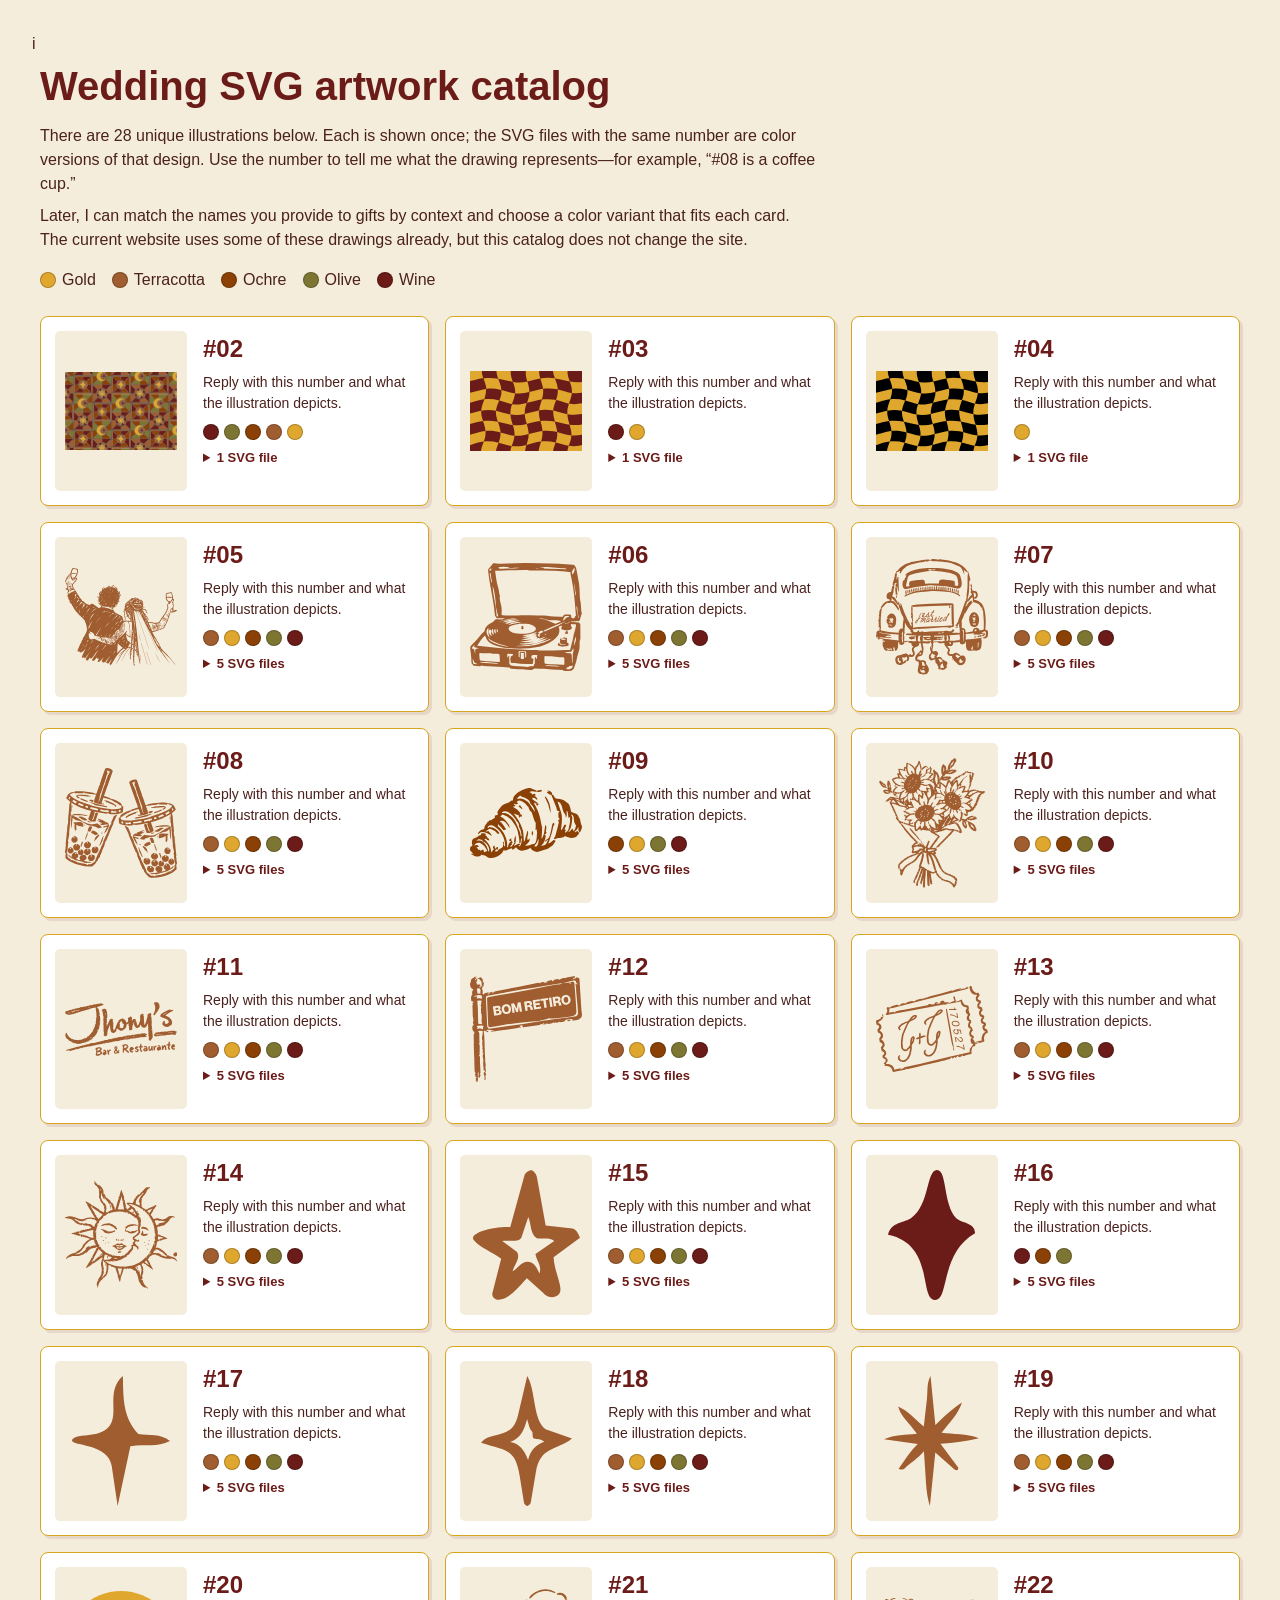
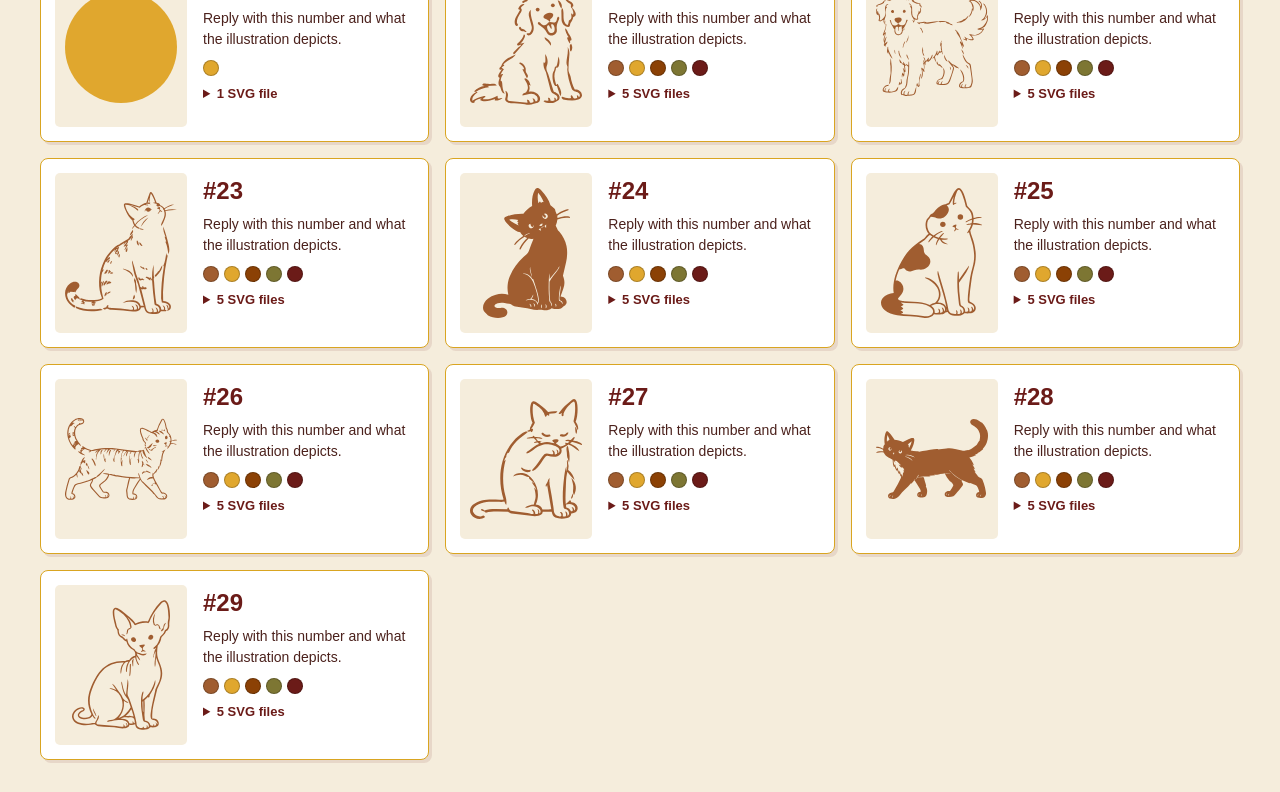
==== gift-icon-catalog.html @ 31c904d4 "added list and icon catalog" ====
i <!doctype html>
<html lang="en">
<head>
<meta charset="utf-8">
<meta name="viewport" content="width=device-width, initial-scale=1">
<title>Wedding SVG Artwork Catalog</title>
<style>
:root { color-scheme: light; --wine: #6b1b18; --brown: #4b211c; --cream: #f5eddc; --gold: #d9a521; }
* { box-sizing: border-box; }
body { margin: 0; padding: 32px; background: var(--cream); color: var(--brown); font: 16px/1.5 Arial, Helvetica, sans-serif; }
header { max-width: 1200px; margin: 0 auto 24px; }
h1 { margin: 0 0 8px; color: var(--wine); font-size: clamp(1.7rem, 4vw, 2.5rem); }
header p { max-width: 780px; margin: 8px 0; }
.legend { display: flex; flex-wrap: wrap; gap: 8px 16px; margin-top: 16px; }
.legend span { display: inline-flex; align-items: center; gap: 6px; }
.swatch { display: inline-block; width: 16px; height: 16px; border: 1px solid rgba(0,0,0,.24); border-radius: 50%; background: var(--swatch); vertical-align: middle; }
.grid { display: grid; grid-template-columns: repeat(auto-fill, minmax(300px, 1fr)); gap: 16px; max-width: 1200px; margin: 0 auto; }
.card { display: grid; grid-template-columns: 132px minmax(0,1fr); gap: 16px; min-height: 190px; padding: 14px; border: 1px solid var(--gold); border-radius: 8px; background: #fff; box-shadow: 3px 3px 0 rgba(107,27,24,.1); }
.art { display: grid; place-items: center; min-height: 150px; padding: 10px; border-radius: 5px; background: var(--cream); }
.art img { display: block; width: 100%; height: 130px; object-fit: contain; }
.card-info h2 { margin: 0; color: var(--wine); font-size: 24px; }
.card-info p { margin: 5px 0 10px; font-size: 14px; }
.swatches { display: flex; gap: 5px; margin: 8px 0; }
details { margin-top: 8px; font-size: 13px; }
summary { color: var(--wine); cursor: pointer; font-weight: 700; }
ul { margin: 8px 0 0; padding-left: 18px; }
li { margin: 5px 0; overflow-wrap: anywhere; }
li span { display: block; color: #5c514a; font-size: 12px; }
a { color: var(--wine); }
@media (max-width: 480px) { body { padding: 18px 12px; } .grid { grid-template-columns: 1fr; } .card { grid-template-columns: 110px minmax(0,1fr); gap: 12px; padding: 10px; } }
</style>
</head>
<body>
<header>
<h1>Wedding SVG artwork catalog</h1>
<p>There are 28 unique illustrations below. Each is shown once; the SVG files with the same number are color versions of that design. Use the number to tell me what the drawing represents—for example, “#08 is a coffee cup.”</p>
<p>Later, I can match the names you provide to gifts by context and choose a color variant that fits each card. The current website uses some of these drawings already, but this catalog does not change the site.</p>
<div class="legend"><span><i class="swatch" style="--swatch:#e0a72e"></i>Gold</span><span><i class="swatch" style="--swatch:#a05d30"></i>Terracotta</span><span><i class="swatch" style="--swatch:#8b4105"></i>Ochre</span><span><i class="swatch" style="--swatch:#7d7633"></i>Olive</span><span><i class="swatch" style="--swatch:#6b1b18"></i>Wine</span></div>
</header>
<main class="grid">
        <article class="card">
            <div class="art" aria-label="Artwork #02"><img src="img/SVG/Prancheta%202.svg" alt="Wedding illustration #02" loading="lazy"></div>
            <div class="card-info">
                <h2>#02</h2>
                <p>Reply with this number and what the illustration depicts.</p>
                <div class="swatches" aria-label="Colors used in artwork"><span class="swatch" title="wine (#6b1b18)" style="--swatch:#6b1b18"></span><span class="swatch" title="olive (#7d7633)" style="--swatch:#7d7633"></span><span class="swatch" title="ochre (#8b4105)" style="--swatch:#8b4105"></span><span class="swatch" title="terracotta (#a05d30)" style="--swatch:#a05d30"></span><span class="swatch" title="gold (#e0a72e)" style="--swatch:#e0a72e"></span></div>
                <details><summary>1 SVG file</summary><ul><li><a href="img/SVG/Prancheta%202.svg" target="_blank" rel="noopener">Prancheta 2.svg</a><span>wine #6b1b18, olive #7d7633, ochre #8b4105, terracotta #a05d30, gold #e0a72e</span></li></ul></details>
            </div>
        </article>
        <article class="card">
            <div class="art" aria-label="Artwork #03"><img src="img/SVG/Prancheta%203.svg" alt="Wedding illustration #03" loading="lazy"></div>
            <div class="card-info">
                <h2>#03</h2>
                <p>Reply with this number and what the illustration depicts.</p>
                <div class="swatches" aria-label="Colors used in artwork"><span class="swatch" title="wine (#6b1b18)" style="--swatch:#6b1b18"></span><span class="swatch" title="gold (#e0a72e)" style="--swatch:#e0a72e"></span></div>
                <details><summary>1 SVG file</summary><ul><li><a href="img/SVG/Prancheta%203.svg" target="_blank" rel="noopener">Prancheta 3.svg</a><span>wine #6b1b18, gold #e0a72e</span></li></ul></details>
            </div>
        </article>
        <article class="card">
            <div class="art" aria-label="Artwork #04"><img src="img/SVG/Prancheta%204.svg" alt="Wedding illustration #04" loading="lazy"></div>
            <div class="card-info">
                <h2>#04</h2>
                <p>Reply with this number and what the illustration depicts.</p>
                <div class="swatches" aria-label="Colors used in artwork"><span class="swatch" title="gold (#e0a72e)" style="--swatch:#e0a72e"></span></div>
                <details><summary>1 SVG file</summary><ul><li><a href="img/SVG/Prancheta%204.svg" target="_blank" rel="noopener">Prancheta 4.svg</a><span>gold #e0a72e</span></li></ul></details>
            </div>
        </article>
        <article class="card">
            <div class="art" aria-label="Artwork #05"><img src="img/SVG/Prancheta%205%20co%CC%81pia.svg" alt="Wedding illustration #05" loading="lazy"></div>
            <div class="card-info">
                <h2>#05</h2>
                <p>Reply with this number and what the illustration depicts.</p>
                <div class="swatches" aria-label="Colors used in artwork"><span class="swatch" title="terracotta (#a05d30)" style="--swatch:#a05d30"></span><span class="swatch" title="gold (#e0a72e)" style="--swatch:#e0a72e"></span><span class="swatch" title="ochre (#8b4105)" style="--swatch:#8b4105"></span><span class="swatch" title="olive (#7d7633)" style="--swatch:#7d7633"></span><span class="swatch" title="wine (#6b1b18)" style="--swatch:#6b1b18"></span></div>
                <details><summary>5 SVG files</summary><ul><li><a href="img/SVG/Prancheta%205%20co%CC%81pia.svg" target="_blank" rel="noopener">Prancheta 5 cópia.svg</a><span>terracotta #a05d30</span></li><li><a href="img/SVG/Prancheta%205.svg" target="_blank" rel="noopener">Prancheta 5.svg</a><span>gold #e0a72e</span></li><li><a href="img/SVG/Prancheta%205%20co%CC%81pia%202.svg" target="_blank" rel="noopener">Prancheta 5 cópia 2.svg</a><span>ochre #8b4105</span></li><li><a href="img/SVG/Prancheta%205%20co%CC%81pia%203.svg" target="_blank" rel="noopener">Prancheta 5 cópia 3.svg</a><span>olive #7d7633</span></li><li><a href="img/SVG/Prancheta%205%20co%CC%81pia%204.svg" target="_blank" rel="noopener">Prancheta 5 cópia 4.svg</a><span>wine #6b1b18</span></li></ul></details>
            </div>
        </article>
        <article class="card">
            <div class="art" aria-label="Artwork #06"><img src="img/SVG/Prancheta%206%20co%CC%81pia.svg" alt="Wedding illustration #06" loading="lazy"></div>
            <div class="card-info">
                <h2>#06</h2>
                <p>Reply with this number and what the illustration depicts.</p>
                <div class="swatches" aria-label="Colors used in artwork"><span class="swatch" title="terracotta (#a05d30)" style="--swatch:#a05d30"></span><span class="swatch" title="gold (#e0a72e)" style="--swatch:#e0a72e"></span><span class="swatch" title="ochre (#8b4105)" style="--swatch:#8b4105"></span><span class="swatch" title="olive (#7d7633)" style="--swatch:#7d7633"></span><span class="swatch" title="wine (#6b1b18)" style="--swatch:#6b1b18"></span></div>
                <details><summary>5 SVG files</summary><ul><li><a href="img/SVG/Prancheta%206%20co%CC%81pia.svg" target="_blank" rel="noopener">Prancheta 6 cópia.svg</a><span>terracotta #a05d30</span></li><li><a href="img/SVG/Prancheta%206.svg" target="_blank" rel="noopener">Prancheta 6.svg</a><span>gold #e0a72e</span></li><li><a href="img/SVG/Prancheta%206%20co%CC%81pia%202.svg" target="_blank" rel="noopener">Prancheta 6 cópia 2.svg</a><span>ochre #8b4105</span></li><li><a href="img/SVG/Prancheta%206%20co%CC%81pia%203.svg" target="_blank" rel="noopener">Prancheta 6 cópia 3.svg</a><span>olive #7d7633</span></li><li><a href="img/SVG/Prancheta%206%20co%CC%81pia%204.svg" target="_blank" rel="noopener">Prancheta 6 cópia 4.svg</a><span>wine #6b1b18</span></li></ul></details>
            </div>
        </article>
        <article class="card">
            <div class="art" aria-label="Artwork #07"><img src="img/SVG/Prancheta%207%20co%CC%81pia.svg" alt="Wedding illustration #07" loading="lazy"></div>
            <div class="card-info">
                <h2>#07</h2>
                <p>Reply with this number and what the illustration depicts.</p>
                <div class="swatches" aria-label="Colors used in artwork"><span class="swatch" title="terracotta (#a05d30)" style="--swatch:#a05d30"></span><span class="swatch" title="gold (#e0a72e)" style="--swatch:#e0a72e"></span><span class="swatch" title="ochre (#8b4105)" style="--swatch:#8b4105"></span><span class="swatch" title="olive (#7d7633)" style="--swatch:#7d7633"></span><span class="swatch" title="wine (#6b1b18)" style="--swatch:#6b1b18"></span></div>
                <details><summary>5 SVG files</summary><ul><li><a href="img/SVG/Prancheta%207%20co%CC%81pia.svg" target="_blank" rel="noopener">Prancheta 7 cópia.svg</a><span>terracotta #a05d30</span></li><li><a href="img/SVG/Prancheta%207.svg" target="_blank" rel="noopener">Prancheta 7.svg</a><span>gold #e0a72e</span></li><li><a href="img/SVG/Prancheta%207%20co%CC%81pia%202.svg" target="_blank" rel="noopener">Prancheta 7 cópia 2.svg</a><span>ochre #8b4105</span></li><li><a href="img/SVG/Prancheta%207%20co%CC%81pia%203.svg" target="_blank" rel="noopener">Prancheta 7 cópia 3.svg</a><span>olive #7d7633</span></li><li><a href="img/SVG/Prancheta%207%20co%CC%81pia%204.svg" target="_blank" rel="noopener">Prancheta 7 cópia 4.svg</a><span>wine #6b1b18</span></li></ul></details>
            </div>
        </article>
        <article class="card">
            <div class="art" aria-label="Artwork #08"><img src="img/SVG/Prancheta%208%20co%CC%81pia.svg" alt="Wedding illustration #08" loading="lazy"></div>
            <div class="card-info">
                <h2>#08</h2>
                <p>Reply with this number and what the illustration depicts.</p>
                <div class="swatches" aria-label="Colors used in artwork"><span class="swatch" title="terracotta (#a05d30)" style="--swatch:#a05d30"></span><span class="swatch" title="gold (#e0a72e)" style="--swatch:#e0a72e"></span><span class="swatch" title="ochre (#8b4105)" style="--swatch:#8b4105"></span><span class="swatch" title="olive (#7d7633)" style="--swatch:#7d7633"></span><span class="swatch" title="wine (#6b1b18)" style="--swatch:#6b1b18"></span></div>
                <details><summary>5 SVG files</summary><ul><li><a href="img/SVG/Prancheta%208%20co%CC%81pia.svg" target="_blank" rel="noopener">Prancheta 8 cópia.svg</a><span>terracotta #a05d30</span></li><li><a href="img/SVG/Prancheta%208.svg" target="_blank" rel="noopener">Prancheta 8.svg</a><span>gold #e0a72e</span></li><li><a href="img/SVG/Prancheta%208%20co%CC%81pia%202.svg" target="_blank" rel="noopener">Prancheta 8 cópia 2.svg</a><span>ochre #8b4105</span></li><li><a href="img/SVG/Prancheta%208%20co%CC%81pia%203.svg" target="_blank" rel="noopener">Prancheta 8 cópia 3.svg</a><span>olive #7d7633</span></li><li><a href="img/SVG/Prancheta%208%20co%CC%81pia%204.svg" target="_blank" rel="noopener">Prancheta 8 cópia 4.svg</a><span>wine #6b1b18</span></li></ul></details>
            </div>
        </article>
        <article class="card">
            <div class="art" aria-label="Artwork #09"><img src="img/SVG/Prancheta%209%20co%CC%81pia.svg" alt="Wedding illustration #09" loading="lazy"></div>
            <div class="card-info">
                <h2>#09</h2>
                <p>Reply with this number and what the illustration depicts.</p>
                <div class="swatches" aria-label="Colors used in artwork"><span class="swatch" title="ochre (#8b4105)" style="--swatch:#8b4105"></span><span class="swatch" title="gold (#e0a72e)" style="--swatch:#e0a72e"></span><span class="swatch" title="olive (#7d7633)" style="--swatch:#7d7633"></span><span class="swatch" title="wine (#6b1b18)" style="--swatch:#6b1b18"></span></div>
                <details><summary>5 SVG files</summary><ul><li><a href="img/SVG/Prancheta%209%20co%CC%81pia.svg" target="_blank" rel="noopener">Prancheta 9 cópia.svg</a><span>ochre #8b4105</span></li><li><a href="img/SVG/Prancheta%209.svg" target="_blank" rel="noopener">Prancheta 9.svg</a><span>gold #e0a72e</span></li><li><a href="img/SVG/Prancheta%209%20co%CC%81pia%202.svg" target="_blank" rel="noopener">Prancheta 9 cópia 2.svg</a><span>ochre #8b4105</span></li><li><a href="img/SVG/Prancheta%209%20co%CC%81pia%203.svg" target="_blank" rel="noopener">Prancheta 9 cópia 3.svg</a><span>olive #7d7633</span></li><li><a href="img/SVG/Prancheta%209%20co%CC%81pia%204.svg" target="_blank" rel="noopener">Prancheta 9 cópia 4.svg</a><span>wine #6b1b18</span></li></ul></details>
            </div>
        </article>
        <article class="card">
            <div class="art" aria-label="Artwork #10"><img src="img/SVG/Prancheta%2010%20co%CC%81pia.svg" alt="Wedding illustration #10" loading="lazy"></div>
            <div class="card-info">
                <h2>#10</h2>
                <p>Reply with this number and what the illustration depicts.</p>
                <div class="swatches" aria-label="Colors used in artwork"><span class="swatch" title="terracotta (#a05d30)" style="--swatch:#a05d30"></span><span class="swatch" title="gold (#e0a72e)" style="--swatch:#e0a72e"></span><span class="swatch" title="ochre (#8b4105)" style="--swatch:#8b4105"></span><span class="swatch" title="olive (#7d7633)" style="--swatch:#7d7633"></span><span class="swatch" title="wine (#6b1b18)" style="--swatch:#6b1b18"></span></div>
                <details><summary>5 SVG files</summary><ul><li><a href="img/SVG/Prancheta%2010%20co%CC%81pia.svg" target="_blank" rel="noopener">Prancheta 10 cópia.svg</a><span>terracotta #a05d30</span></li><li><a href="img/SVG/Prancheta%2010.svg" target="_blank" rel="noopener">Prancheta 10.svg</a><span>gold #e0a72e</span></li><li><a href="img/SVG/Prancheta%2010%20co%CC%81pia%202.svg" target="_blank" rel="noopener">Prancheta 10 cópia 2.svg</a><span>ochre #8b4105</span></li><li><a href="img/SVG/Prancheta%2010%20co%CC%81pia%203.svg" target="_blank" rel="noopener">Prancheta 10 cópia 3.svg</a><span>olive #7d7633</span></li><li><a href="img/SVG/Prancheta%2010%20co%CC%81pia%204.svg" target="_blank" rel="noopener">Prancheta 10 cópia 4.svg</a><span>wine #6b1b18</span></li></ul></details>
            </div>
        </article>
        <article class="card">
            <div class="art" aria-label="Artwork #11"><img src="img/SVG/Prancheta%2011%20co%CC%81pia.svg" alt="Wedding illustration #11" loading="lazy"></div>
            <div class="card-info">
                <h2>#11</h2>
                <p>Reply with this number and what the illustration depicts.</p>
                <div class="swatches" aria-label="Colors used in artwork"><span class="swatch" title="terracotta (#a05d30)" style="--swatch:#a05d30"></span><span class="swatch" title="gold (#e0a72e)" style="--swatch:#e0a72e"></span><span class="swatch" title="ochre (#8b4105)" style="--swatch:#8b4105"></span><span class="swatch" title="olive (#7d7633)" style="--swatch:#7d7633"></span><span class="swatch" title="wine (#6b1b18)" style="--swatch:#6b1b18"></span></div>
                <details><summary>5 SVG files</summary><ul><li><a href="img/SVG/Prancheta%2011%20co%CC%81pia.svg" target="_blank" rel="noopener">Prancheta 11 cópia.svg</a><span>terracotta #a05d30</span></li><li><a href="img/SVG/Prancheta%2011.svg" target="_blank" rel="noopener">Prancheta 11.svg</a><span>gold #e0a72e</span></li><li><a href="img/SVG/Prancheta%2011%20co%CC%81pia%202.svg" target="_blank" rel="noopener">Prancheta 11 cópia 2.svg</a><span>ochre #8b4105</span></li><li><a href="img/SVG/Prancheta%2011%20co%CC%81pia%203.svg" target="_blank" rel="noopener">Prancheta 11 cópia 3.svg</a><span>olive #7d7633</span></li><li><a href="img/SVG/Prancheta%2011%20co%CC%81pia%204.svg" target="_blank" rel="noopener">Prancheta 11 cópia 4.svg</a><span>wine #6b1b18</span></li></ul></details>
            </div>
        </article>
        <article class="card">
            <div class="art" aria-label="Artwork #12"><img src="img/SVG/Prancheta%2012%20co%CC%81pia.svg" alt="Wedding illustration #12" loading="lazy"></div>
            <div class="card-info">
                <h2>#12</h2>
                <p>Reply with this number and what the illustration depicts.</p>
                <div class="swatches" aria-label="Colors used in artwork"><span class="swatch" title="terracotta (#a05d30)" style="--swatch:#a05d30"></span><span class="swatch" title="gold (#e0a72e)" style="--swatch:#e0a72e"></span><span class="swatch" title="ochre (#8b4105)" style="--swatch:#8b4105"></span><span class="swatch" title="olive (#7d7633)" style="--swatch:#7d7633"></span><span class="swatch" title="wine (#6b1b18)" style="--swatch:#6b1b18"></span></div>
                <details><summary>5 SVG files</summary><ul><li><a href="img/SVG/Prancheta%2012%20co%CC%81pia.svg" target="_blank" rel="noopener">Prancheta 12 cópia.svg</a><span>terracotta #a05d30</span></li><li><a href="img/SVG/Prancheta%2012.svg" target="_blank" rel="noopener">Prancheta 12.svg</a><span>gold #e0a72e</span></li><li><a href="img/SVG/Prancheta%2012%20co%CC%81pia%202.svg" target="_blank" rel="noopener">Prancheta 12 cópia 2.svg</a><span>ochre #8b4105</span></li><li><a href="img/SVG/Prancheta%2012%20co%CC%81pia%203.svg" target="_blank" rel="noopener">Prancheta 12 cópia 3.svg</a><span>olive #7d7633</span></li><li><a href="img/SVG/Prancheta%2012%20co%CC%81pia%204.svg" target="_blank" rel="noopener">Prancheta 12 cópia 4.svg</a><span>wine #6b1b18</span></li></ul></details>
            </div>
        </article>
        <article class="card">
            <div class="art" aria-label="Artwork #13"><img src="img/SVG/Prancheta%2013%20co%CC%81pia.svg" alt="Wedding illustration #13" loading="lazy"></div>
            <div class="card-info">
                <h2>#13</h2>
                <p>Reply with this number and what the illustration depicts.</p>
                <div class="swatches" aria-label="Colors used in artwork"><span class="swatch" title="terracotta (#a05d30)" style="--swatch:#a05d30"></span><span class="swatch" title="gold (#e0a72e)" style="--swatch:#e0a72e"></span><span class="swatch" title="ochre (#8b4105)" style="--swatch:#8b4105"></span><span class="swatch" title="olive (#7d7633)" style="--swatch:#7d7633"></span><span class="swatch" title="wine (#6b1b18)" style="--swatch:#6b1b18"></span></div>
                <details><summary>5 SVG files</summary><ul><li><a href="img/SVG/Prancheta%2013%20co%CC%81pia.svg" target="_blank" rel="noopener">Prancheta 13 cópia.svg</a><span>terracotta #a05d30</span></li><li><a href="img/SVG/Prancheta%2013.svg" target="_blank" rel="noopener">Prancheta 13.svg</a><span>gold #e0a72e</span></li><li><a href="img/SVG/Prancheta%2013%20co%CC%81pia%202.svg" target="_blank" rel="noopener">Prancheta 13 cópia 2.svg</a><span>ochre #8b4105</span></li><li><a href="img/SVG/Prancheta%2013%20co%CC%81pia%203.svg" target="_blank" rel="noopener">Prancheta 13 cópia 3.svg</a><span>olive #7d7633</span></li><li><a href="img/SVG/Prancheta%2013%20co%CC%81pia%204.svg" target="_blank" rel="noopener">Prancheta 13 cópia 4.svg</a><span>wine #6b1b18</span></li></ul></details>
            </div>
        </article>
        <article class="card">
            <div class="art" aria-label="Artwork #14"><img src="img/SVG/Prancheta%2014%20co%CC%81pia.svg" alt="Wedding illustration #14" loading="lazy"></div>
            <div class="card-info">
                <h2>#14</h2>
                <p>Reply with this number and what the illustration depicts.</p>
                <div class="swatches" aria-label="Colors used in artwork"><span class="swatch" title="terracotta (#a05d30)" style="--swatch:#a05d30"></span><span class="swatch" title="gold (#e0a72e)" style="--swatch:#e0a72e"></span><span class="swatch" title="ochre (#8b4105)" style="--swatch:#8b4105"></span><span class="swatch" title="olive (#7d7633)" style="--swatch:#7d7633"></span><span class="swatch" title="wine (#6b1b18)" style="--swatch:#6b1b18"></span></div>
                <details><summary>5 SVG files</summary><ul><li><a href="img/SVG/Prancheta%2014%20co%CC%81pia.svg" target="_blank" rel="noopener">Prancheta 14 cópia.svg</a><span>terracotta #a05d30</span></li><li><a href="img/SVG/Prancheta%2014.svg" target="_blank" rel="noopener">Prancheta 14.svg</a><span>gold #e0a72e</span></li><li><a href="img/SVG/Prancheta%2014%20co%CC%81pia%202.svg" target="_blank" rel="noopener">Prancheta 14 cópia 2.svg</a><span>ochre #8b4105</span></li><li><a href="img/SVG/Prancheta%2014%20co%CC%81pia%203.svg" target="_blank" rel="noopener">Prancheta 14 cópia 3.svg</a><span>olive #7d7633</span></li><li><a href="img/SVG/Prancheta%2014%20co%CC%81pia%204.svg" target="_blank" rel="noopener">Prancheta 14 cópia 4.svg</a><span>wine #6b1b18</span></li></ul></details>
            </div>
        </article>
        <article class="card">
            <div class="art" aria-label="Artwork #15"><img src="img/SVG/Prancheta%2015%20co%CC%81pia.svg" alt="Wedding illustration #15" loading="lazy"></div>
            <div class="card-info">
                <h2>#15</h2>
                <p>Reply with this number and what the illustration depicts.</p>
                <div class="swatches" aria-label="Colors used in artwork"><span class="swatch" title="terracotta (#a05d30)" style="--swatch:#a05d30"></span><span class="swatch" title="gold (#e0a72e)" style="--swatch:#e0a72e"></span><span class="swatch" title="ochre (#8b4105)" style="--swatch:#8b4105"></span><span class="swatch" title="olive (#7d7633)" style="--swatch:#7d7633"></span><span class="swatch" title="wine (#6b1b18)" style="--swatch:#6b1b18"></span></div>
                <details><summary>5 SVG files</summary><ul><li><a href="img/SVG/Prancheta%2015%20co%CC%81pia.svg" target="_blank" rel="noopener">Prancheta 15 cópia.svg</a><span>terracotta #a05d30</span></li><li><a href="img/SVG/Prancheta%2015.svg" target="_blank" rel="noopener">Prancheta 15.svg</a><span>gold #e0a72e</span></li><li><a href="img/SVG/Prancheta%2015%20co%CC%81pia%202.svg" target="_blank" rel="noopener">Prancheta 15 cópia 2.svg</a><span>ochre #8b4105</span></li><li><a href="img/SVG/Prancheta%2015%20co%CC%81pia%203.svg" target="_blank" rel="noopener">Prancheta 15 cópia 3.svg</a><span>olive #7d7633</span></li><li><a href="img/SVG/Prancheta%2015%20co%CC%81pia%204.svg" target="_blank" rel="noopener">Prancheta 15 cópia 4.svg</a><span>wine #6b1b18</span></li></ul></details>
            </div>
        </article>
        <article class="card">
            <div class="art" aria-label="Artwork #16"><img src="img/SVG/Prancheta%2016%20co%CC%81pia.svg" alt="Wedding illustration #16" loading="lazy"></div>
            <div class="card-info">
                <h2>#16</h2>
                <p>Reply with this number and what the illustration depicts.</p>
                <div class="swatches" aria-label="Colors used in artwork"><span class="swatch" title="wine (#6b1b18)" style="--swatch:#6b1b18"></span><span class="swatch" title="ochre (#8b4105)" style="--swatch:#8b4105"></span><span class="swatch" title="olive (#7d7633)" style="--swatch:#7d7633"></span></div>
                <details><summary>5 SVG files</summary><ul><li><a href="img/SVG/Prancheta%2016%20co%CC%81pia.svg" target="_blank" rel="noopener">Prancheta 16 cópia.svg</a><span>wine #6b1b18</span></li><li><a href="img/SVG/Prancheta%2016.svg" target="_blank" rel="noopener">Prancheta 16.svg</a><span>wine #6b1b18</span></li><li><a href="img/SVG/Prancheta%2016%20co%CC%81pia%202.svg" target="_blank" rel="noopener">Prancheta 16 cópia 2.svg</a><span>ochre #8b4105</span></li><li><a href="img/SVG/Prancheta%2016%20co%CC%81pia%203.svg" target="_blank" rel="noopener">Prancheta 16 cópia 3.svg</a><span>olive #7d7633</span></li><li><a href="img/SVG/Prancheta%2016%20co%CC%81pia%204.svg" target="_blank" rel="noopener">Prancheta 16 cópia 4.svg</a><span>wine #6b1b18</span></li></ul></details>
            </div>
        </article>
        <article class="card">
            <div class="art" aria-label="Artwork #17"><img src="img/SVG/Prancheta%2017%20co%CC%81pia.svg" alt="Wedding illustration #17" loading="lazy"></div>
            <div class="card-info">
                <h2>#17</h2>
                <p>Reply with this number and what the illustration depicts.</p>
                <div class="swatches" aria-label="Colors used in artwork"><span class="swatch" title="terracotta (#a05d30)" style="--swatch:#a05d30"></span><span class="swatch" title="gold (#e0a72e)" style="--swatch:#e0a72e"></span><span class="swatch" title="ochre (#8b4105)" style="--swatch:#8b4105"></span><span class="swatch" title="olive (#7d7633)" style="--swatch:#7d7633"></span><span class="swatch" title="wine (#6b1b18)" style="--swatch:#6b1b18"></span></div>
                <details><summary>5 SVG files</summary><ul><li><a href="img/SVG/Prancheta%2017%20co%CC%81pia.svg" target="_blank" rel="noopener">Prancheta 17 cópia.svg</a><span>terracotta #a05d30</span></li><li><a href="img/SVG/Prancheta%2017.svg" target="_blank" rel="noopener">Prancheta 17.svg</a><span>gold #e0a72e</span></li><li><a href="img/SVG/Prancheta%2017%20co%CC%81pia%202.svg" target="_blank" rel="noopener">Prancheta 17 cópia 2.svg</a><span>ochre #8b4105</span></li><li><a href="img/SVG/Prancheta%2017%20co%CC%81pia%203.svg" target="_blank" rel="noopener">Prancheta 17 cópia 3.svg</a><span>olive #7d7633</span></li><li><a href="img/SVG/Prancheta%2017%20co%CC%81pia%204.svg" target="_blank" rel="noopener">Prancheta 17 cópia 4.svg</a><span>wine #6b1b18</span></li></ul></details>
            </div>
        </article>
        <article class="card">
            <div class="art" aria-label="Artwork #18"><img src="img/SVG/Prancheta%2018%20co%CC%81pia.svg" alt="Wedding illustration #18" loading="lazy"></div>
            <div class="card-info">
                <h2>#18</h2>
                <p>Reply with this number and what the illustration depicts.</p>
                <div class="swatches" aria-label="Colors used in artwork"><span class="swatch" title="terracotta (#a05d30)" style="--swatch:#a05d30"></span><span class="swatch" title="gold (#e0a72e)" style="--swatch:#e0a72e"></span><span class="swatch" title="ochre (#8b4105)" style="--swatch:#8b4105"></span><span class="swatch" title="olive (#7d7633)" style="--swatch:#7d7633"></span><span class="swatch" title="wine (#6b1b18)" style="--swatch:#6b1b18"></span></div>
                <details><summary>5 SVG files</summary><ul><li><a href="img/SVG/Prancheta%2018%20co%CC%81pia.svg" target="_blank" rel="noopener">Prancheta 18 cópia.svg</a><span>terracotta #a05d30</span></li><li><a href="img/SVG/Prancheta%2018.svg" target="_blank" rel="noopener">Prancheta 18.svg</a><span>gold #e0a72e</span></li><li><a href="img/SVG/Prancheta%2018%20co%CC%81pia%202.svg" target="_blank" rel="noopener">Prancheta 18 cópia 2.svg</a><span>ochre #8b4105</span></li><li><a href="img/SVG/Prancheta%2018%20co%CC%81pia%203.svg" target="_blank" rel="noopener">Prancheta 18 cópia 3.svg</a><span>olive #7d7633</span></li><li><a href="img/SVG/Prancheta%2018%20co%CC%81pia%204.svg" target="_blank" rel="noopener">Prancheta 18 cópia 4.svg</a><span>wine #6b1b18</span></li></ul></details>
            </div>
        </article>
        <article class="card">
            <div class="art" aria-label="Artwork #19"><img src="img/SVG/Prancheta%2019%20co%CC%81pia.svg" alt="Wedding illustration #19" loading="lazy"></div>
            <div class="card-info">
                <h2>#19</h2>
                <p>Reply with this number and what the illustration depicts.</p>
                <div class="swatches" aria-label="Colors used in artwork"><span class="swatch" title="terracotta (#a05d30)" style="--swatch:#a05d30"></span><span class="swatch" title="gold (#e0a72e)" style="--swatch:#e0a72e"></span><span class="swatch" title="ochre (#8b4105)" style="--swatch:#8b4105"></span><span class="swatch" title="olive (#7d7633)" style="--swatch:#7d7633"></span><span class="swatch" title="wine (#6b1b18)" style="--swatch:#6b1b18"></span></div>
                <details><summary>5 SVG files</summary><ul><li><a href="img/SVG/Prancheta%2019%20co%CC%81pia.svg" target="_blank" rel="noopener">Prancheta 19 cópia.svg</a><span>terracotta #a05d30</span></li><li><a href="img/SVG/Prancheta%2019.svg" target="_blank" rel="noopener">Prancheta 19.svg</a><span>gold #e0a72e</span></li><li><a href="img/SVG/Prancheta%2019%20co%CC%81pia%202.svg" target="_blank" rel="noopener">Prancheta 19 cópia 2.svg</a><span>ochre #8b4105</span></li><li><a href="img/SVG/Prancheta%2019%20co%CC%81pia%203.svg" target="_blank" rel="noopener">Prancheta 19 cópia 3.svg</a><span>olive #7d7633</span></li><li><a href="img/SVG/Prancheta%2019%20co%CC%81pia%204.svg" target="_blank" rel="noopener">Prancheta 19 cópia 4.svg</a><span>wine #6b1b18</span></li></ul></details>
            </div>
        </article>
        <article class="card">
            <div class="art" aria-label="Artwork #20"><img src="img/SVG/Prancheta%2020.svg" alt="Wedding illustration #20" loading="lazy"></div>
            <div class="card-info">
                <h2>#20</h2>
                <p>Reply with this number and what the illustration depicts.</p>
                <div class="swatches" aria-label="Colors used in artwork"><span class="swatch" title="gold (#e0a72e)" style="--swatch:#e0a72e"></span></div>
                <details><summary>1 SVG file</summary><ul><li><a href="img/SVG/Prancheta%2020.svg" target="_blank" rel="noopener">Prancheta 20.svg</a><span>gold #e0a72e</span></li></ul></details>
            </div>
        </article>
        <article class="card">
            <div class="art" aria-label="Artwork #21"><img src="img/SVG/Prancheta%2021%20co%CC%81pia.svg" alt="Wedding illustration #21" loading="lazy"></div>
            <div class="card-info">
                <h2>#21</h2>
                <p>Reply with this number and what the illustration depicts.</p>
                <div class="swatches" aria-label="Colors used in artwork"><span class="swatch" title="terracotta (#a05d30)" style="--swatch:#a05d30"></span><span class="swatch" title="gold (#e0a72e)" style="--swatch:#e0a72e"></span><span class="swatch" title="ochre (#8b4105)" style="--swatch:#8b4105"></span><span class="swatch" title="olive (#7d7633)" style="--swatch:#7d7633"></span><span class="swatch" title="wine (#6b1b18)" style="--swatch:#6b1b18"></span></div>
                <details><summary>5 SVG files</summary><ul><li><a href="img/SVG/Prancheta%2021%20co%CC%81pia.svg" target="_blank" rel="noopener">Prancheta 21 cópia.svg</a><span>terracotta #a05d30</span></li><li><a href="img/SVG/Prancheta%2021.svg" target="_blank" rel="noopener">Prancheta 21.svg</a><span>gold #e0a72e</span></li><li><a href="img/SVG/Prancheta%2021%20co%CC%81pia%202.svg" target="_blank" rel="noopener">Prancheta 21 cópia 2.svg</a><span>ochre #8b4105</span></li><li><a href="img/SVG/Prancheta%2021%20co%CC%81pia%203.svg" target="_blank" rel="noopener">Prancheta 21 cópia 3.svg</a><span>olive #7d7633</span></li><li><a href="img/SVG/Prancheta%2021%20co%CC%81pia%204.svg" target="_blank" rel="noopener">Prancheta 21 cópia 4.svg</a><span>wine #6b1b18</span></li></ul></details>
            </div>
        </article>
        <article class="card">
            <div class="art" aria-label="Artwork #22"><img src="img/SVG/Prancheta%2022%20co%CC%81pia.svg" alt="Wedding illustration #22" loading="lazy"></div>
            <div class="card-info">
                <h2>#22</h2>
                <p>Reply with this number and what the illustration depicts.</p>
                <div class="swatches" aria-label="Colors used in artwork"><span class="swatch" title="terracotta (#a05d30)" style="--swatch:#a05d30"></span><span class="swatch" title="gold (#e0a72e)" style="--swatch:#e0a72e"></span><span class="swatch" title="ochre (#8b4105)" style="--swatch:#8b4105"></span><span class="swatch" title="olive (#7d7633)" style="--swatch:#7d7633"></span><span class="swatch" title="wine (#6b1b18)" style="--swatch:#6b1b18"></span></div>
                <details><summary>5 SVG files</summary><ul><li><a href="img/SVG/Prancheta%2022%20co%CC%81pia.svg" target="_blank" rel="noopener">Prancheta 22 cópia.svg</a><span>terracotta #a05d30</span></li><li><a href="img/SVG/Prancheta%2022.svg" target="_blank" rel="noopener">Prancheta 22.svg</a><span>gold #e0a72e</span></li><li><a href="img/SVG/Prancheta%2022%20co%CC%81pia%202.svg" target="_blank" rel="noopener">Prancheta 22 cópia 2.svg</a><span>ochre #8b4105</span></li><li><a href="img/SVG/Prancheta%2022%20co%CC%81pia%203.svg" target="_blank" rel="noopener">Prancheta 22 cópia 3.svg</a><span>olive #7d7633</span></li><li><a href="img/SVG/Prancheta%2022%20co%CC%81pia%204.svg" target="_blank" rel="noopener">Prancheta 22 cópia 4.svg</a><span>wine #6b1b18</span></li></ul></details>
            </div>
        </article>
        <article class="card">
            <div class="art" aria-label="Artwork #23"><img src="img/SVG/Prancheta%2023%20co%CC%81pia.svg" alt="Wedding illustration #23" loading="lazy"></div>
            <div class="card-info">
                <h2>#23</h2>
                <p>Reply with this number and what the illustration depicts.</p>
                <div class="swatches" aria-label="Colors used in artwork"><span class="swatch" title="terracotta (#a05d30)" style="--swatch:#a05d30"></span><span class="swatch" title="gold (#e0a72e)" style="--swatch:#e0a72e"></span><span class="swatch" title="ochre (#8b4105)" style="--swatch:#8b4105"></span><span class="swatch" title="olive (#7d7633)" style="--swatch:#7d7633"></span><span class="swatch" title="wine (#6b1b18)" style="--swatch:#6b1b18"></span></div>
                <details><summary>5 SVG files</summary><ul><li><a href="img/SVG/Prancheta%2023%20co%CC%81pia.svg" target="_blank" rel="noopener">Prancheta 23 cópia.svg</a><span>terracotta #a05d30</span></li><li><a href="img/SVG/Prancheta%2023.svg" target="_blank" rel="noopener">Prancheta 23.svg</a><span>gold #e0a72e</span></li><li><a href="img/SVG/Prancheta%2023%20co%CC%81pia%202.svg" target="_blank" rel="noopener">Prancheta 23 cópia 2.svg</a><span>ochre #8b4105</span></li><li><a href="img/SVG/Prancheta%2023%20co%CC%81pia%203.svg" target="_blank" rel="noopener">Prancheta 23 cópia 3.svg</a><span>olive #7d7633</span></li><li><a href="img/SVG/Prancheta%2023%20co%CC%81pia%204.svg" target="_blank" rel="noopener">Prancheta 23 cópia 4.svg</a><span>wine #6b1b18</span></li></ul></details>
            </div>
        </article>
        <article class="card">
            <div class="art" aria-label="Artwork #24"><img src="img/SVG/Prancheta%2024%20co%CC%81pia.svg" alt="Wedding illustration #24" loading="lazy"></div>
            <div class="card-info">
                <h2>#24</h2>
                <p>Reply with this number and what the illustration depicts.</p>
                <div class="swatches" aria-label="Colors used in artwork"><span class="swatch" title="terracotta (#a05d30)" style="--swatch:#a05d30"></span><span class="swatch" title="gold (#e0a72e)" style="--swatch:#e0a72e"></span><span class="swatch" title="ochre (#8b4105)" style="--swatch:#8b4105"></span><span class="swatch" title="olive (#7d7633)" style="--swatch:#7d7633"></span><span class="swatch" title="wine (#6b1b18)" style="--swatch:#6b1b18"></span></div>
                <details><summary>5 SVG files</summary><ul><li><a href="img/SVG/Prancheta%2024%20co%CC%81pia.svg" target="_blank" rel="noopener">Prancheta 24 cópia.svg</a><span>terracotta #a05d30</span></li><li><a href="img/SVG/Prancheta%2024.svg" target="_blank" rel="noopener">Prancheta 24.svg</a><span>gold #e0a72e</span></li><li><a href="img/SVG/Prancheta%2024%20co%CC%81pia%202.svg" target="_blank" rel="noopener">Prancheta 24 cópia 2.svg</a><span>ochre #8b4105</span></li><li><a href="img/SVG/Prancheta%2024%20co%CC%81pia%203.svg" target="_blank" rel="noopener">Prancheta 24 cópia 3.svg</a><span>olive #7d7633</span></li><li><a href="img/SVG/Prancheta%2024%20co%CC%81pia%204.svg" target="_blank" rel="noopener">Prancheta 24 cópia 4.svg</a><span>wine #6b1b18</span></li></ul></details>
            </div>
        </article>
        <article class="card">
            <div class="art" aria-label="Artwork #25"><img src="img/SVG/Prancheta%2025%20co%CC%81pia.svg" alt="Wedding illustration #25" loading="lazy"></div>
            <div class="card-info">
                <h2>#25</h2>
                <p>Reply with this number and what the illustration depicts.</p>
                <div class="swatches" aria-label="Colors used in artwork"><span class="swatch" title="terracotta (#a05d30)" style="--swatch:#a05d30"></span><span class="swatch" title="gold (#e0a72e)" style="--swatch:#e0a72e"></span><span class="swatch" title="ochre (#8b4105)" style="--swatch:#8b4105"></span><span class="swatch" title="olive (#7d7633)" style="--swatch:#7d7633"></span><span class="swatch" title="wine (#6b1b18)" style="--swatch:#6b1b18"></span></div>
                <details><summary>5 SVG files</summary><ul><li><a href="img/SVG/Prancheta%2025%20co%CC%81pia.svg" target="_blank" rel="noopener">Prancheta 25 cópia.svg</a><span>terracotta #a05d30</span></li><li><a href="img/SVG/Prancheta%2025.svg" target="_blank" rel="noopener">Prancheta 25.svg</a><span>gold #e0a72e</span></li><li><a href="img/SVG/Prancheta%2025%20co%CC%81pia%202.svg" target="_blank" rel="noopener">Prancheta 25 cópia 2.svg</a><span>ochre #8b4105</span></li><li><a href="img/SVG/Prancheta%2025%20co%CC%81pia%203.svg" target="_blank" rel="noopener">Prancheta 25 cópia 3.svg</a><span>olive #7d7633</span></li><li><a href="img/SVG/Prancheta%2025%20co%CC%81pia%204.svg" target="_blank" rel="noopener">Prancheta 25 cópia 4.svg</a><span>wine #6b1b18</span></li></ul></details>
            </div>
        </article>
        <article class="card">
            <div class="art" aria-label="Artwork #26"><img src="img/SVG/Prancheta%2026%20co%CC%81pia.svg" alt="Wedding illustration #26" loading="lazy"></div>
            <div class="card-info">
                <h2>#26</h2>
                <p>Reply with this number and what the illustration depicts.</p>
                <div class="swatches" aria-label="Colors used in artwork"><span class="swatch" title="terracotta (#a05d30)" style="--swatch:#a05d30"></span><span class="swatch" title="gold (#e0a72e)" style="--swatch:#e0a72e"></span><span class="swatch" title="ochre (#8b4105)" style="--swatch:#8b4105"></span><span class="swatch" title="olive (#7d7633)" style="--swatch:#7d7633"></span><span class="swatch" title="wine (#6b1b18)" style="--swatch:#6b1b18"></span></div>
                <details><summary>5 SVG files</summary><ul><li><a href="img/SVG/Prancheta%2026%20co%CC%81pia.svg" target="_blank" rel="noopener">Prancheta 26 cópia.svg</a><span>terracotta #a05d30</span></li><li><a href="img/SVG/Prancheta%2026.svg" target="_blank" rel="noopener">Prancheta 26.svg</a><span>gold #e0a72e</span></li><li><a href="img/SVG/Prancheta%2026%20co%CC%81pia%202.svg" target="_blank" rel="noopener">Prancheta 26 cópia 2.svg</a><span>ochre #8b4105</span></li><li><a href="img/SVG/Prancheta%2026%20co%CC%81pia%203.svg" target="_blank" rel="noopener">Prancheta 26 cópia 3.svg</a><span>olive #7d7633</span></li><li><a href="img/SVG/Prancheta%2026%20co%CC%81pia%204.svg" target="_blank" rel="noopener">Prancheta 26 cópia 4.svg</a><span>wine #6b1b18</span></li></ul></details>
            </div>
        </article>
        <article class="card">
            <div class="art" aria-label="Artwork #27"><img src="img/SVG/Prancheta%2027%20co%CC%81pia.svg" alt="Wedding illustration #27" loading="lazy"></div>
            <div class="card-info">
                <h2>#27</h2>
                <p>Reply with this number and what the illustration depicts.</p>
                <div class="swatches" aria-label="Colors used in artwork"><span class="swatch" title="terracotta (#a05d30)" style="--swatch:#a05d30"></span><span class="swatch" title="gold (#e0a72e)" style="--swatch:#e0a72e"></span><span class="swatch" title="ochre (#8b4105)" style="--swatch:#8b4105"></span><span class="swatch" title="olive (#7d7633)" style="--swatch:#7d7633"></span><span class="swatch" title="wine (#6b1b18)" style="--swatch:#6b1b18"></span></div>
                <details><summary>5 SVG files</summary><ul><li><a href="img/SVG/Prancheta%2027%20co%CC%81pia.svg" target="_blank" rel="noopener">Prancheta 27 cópia.svg</a><span>terracotta #a05d30</span></li><li><a href="img/SVG/Prancheta%2027.svg" target="_blank" rel="noopener">Prancheta 27.svg</a><span>gold #e0a72e</span></li><li><a href="img/SVG/Prancheta%2027%20co%CC%81pia%202.svg" target="_blank" rel="noopener">Prancheta 27 cópia 2.svg</a><span>ochre #8b4105</span></li><li><a href="img/SVG/Prancheta%2027%20co%CC%81pia%203.svg" target="_blank" rel="noopener">Prancheta 27 cópia 3.svg</a><span>olive #7d7633</span></li><li><a href="img/SVG/Prancheta%2027%20co%CC%81pia%204.svg" target="_blank" rel="noopener">Prancheta 27 cópia 4.svg</a><span>wine #6b1b18</span></li></ul></details>
            </div>
        </article>
        <article class="card">
            <div class="art" aria-label="Artwork #28"><img src="img/SVG/Prancheta%2028%20co%CC%81pia.svg" alt="Wedding illustration #28" loading="lazy"></div>
            <div class="card-info">
                <h2>#28</h2>
                <p>Reply with this number and what the illustration depicts.</p>
                <div class="swatches" aria-label="Colors used in artwork"><span class="swatch" title="terracotta (#a05d30)" style="--swatch:#a05d30"></span><span class="swatch" title="gold (#e0a72e)" style="--swatch:#e0a72e"></span><span class="swatch" title="ochre (#8b4105)" style="--swatch:#8b4105"></span><span class="swatch" title="olive (#7d7633)" style="--swatch:#7d7633"></span><span class="swatch" title="wine (#6b1b18)" style="--swatch:#6b1b18"></span></div>
                <details><summary>5 SVG files</summary><ul><li><a href="img/SVG/Prancheta%2028%20co%CC%81pia.svg" target="_blank" rel="noopener">Prancheta 28 cópia.svg</a><span>terracotta #a05d30</span></li><li><a href="img/SVG/Prancheta%2028.svg" target="_blank" rel="noopener">Prancheta 28.svg</a><span>gold #e0a72e</span></li><li><a href="img/SVG/Prancheta%2028%20co%CC%81pia%202.svg" target="_blank" rel="noopener">Prancheta 28 cópia 2.svg</a><span>ochre #8b4105</span></li><li><a href="img/SVG/Prancheta%2028%20co%CC%81pia%203.svg" target="_blank" rel="noopener">Prancheta 28 cópia 3.svg</a><span>olive #7d7633</span></li><li><a href="img/SVG/Prancheta%2028%20co%CC%81pia%204.svg" target="_blank" rel="noopener">Prancheta 28 cópia 4.svg</a><span>wine #6b1b18</span></li></ul></details>
            </div>
        </article>
        <article class="card">
            <div class="art" aria-label="Artwork #29"><img src="img/SVG/Prancheta%2029%20co%CC%81pia.svg" alt="Wedding illustration #29" loading="lazy"></div>
            <div class="card-info">
                <h2>#29</h2>
                <p>Reply with this number and what the illustration depicts.</p>
                <div class="swatches" aria-label="Colors used in artwork"><span class="swatch" title="terracotta (#a05d30)" style="--swatch:#a05d30"></span><span class="swatch" title="gold (#e0a72e)" style="--swatch:#e0a72e"></span><span class="swatch" title="ochre (#8b4105)" style="--swatch:#8b4105"></span><span class="swatch" title="olive (#7d7633)" style="--swatch:#7d7633"></span><span class="swatch" title="wine (#6b1b18)" style="--swatch:#6b1b18"></span></div>
                <details><summary>5 SVG files</summary><ul><li><a href="img/SVG/Prancheta%2029%20co%CC%81pia.svg" target="_blank" rel="noopener">Prancheta 29 cópia.svg</a><span>terracotta #a05d30</span></li><li><a href="img/SVG/Prancheta%2029.svg" target="_blank" rel="noopener">Prancheta 29.svg</a><span>gold #e0a72e</span></li><li><a href="img/SVG/Prancheta%2029%20co%CC%81pia%202.svg" target="_blank" rel="noopener">Prancheta 29 cópia 2.svg</a><span>ochre #8b4105</span></li><li><a href="img/SVG/Prancheta%2029%20co%CC%81pia%203.svg" target="_blank" rel="noopener">Prancheta 29 cópia 3.svg</a><span>olive #7d7633</span></li><li><a href="img/SVG/Prancheta%2029%20co%CC%81pia%204.svg" target="_blank" rel="noopener">Prancheta 29 cópia 4.svg</a><span>wine #6b1b18</span></li></ul></details>
            </div>
        </article>
</main>
</body>
</html>
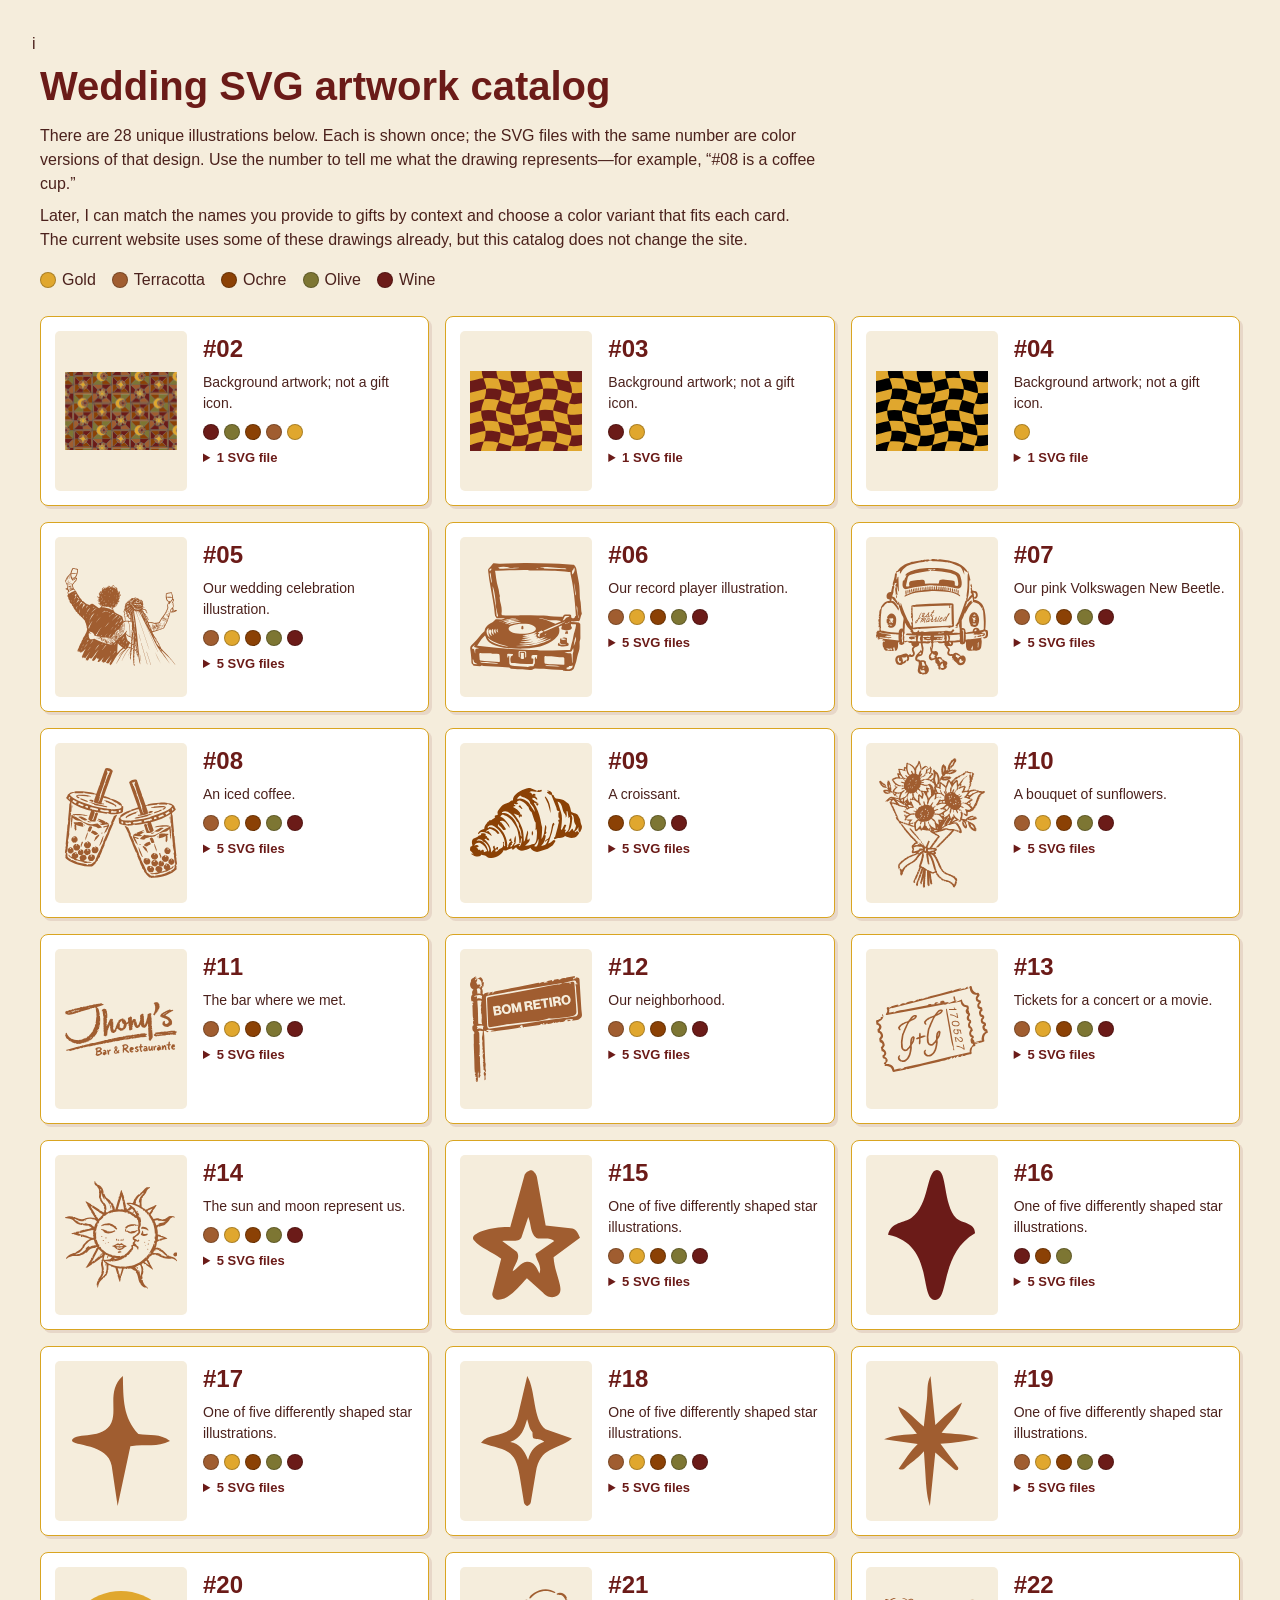
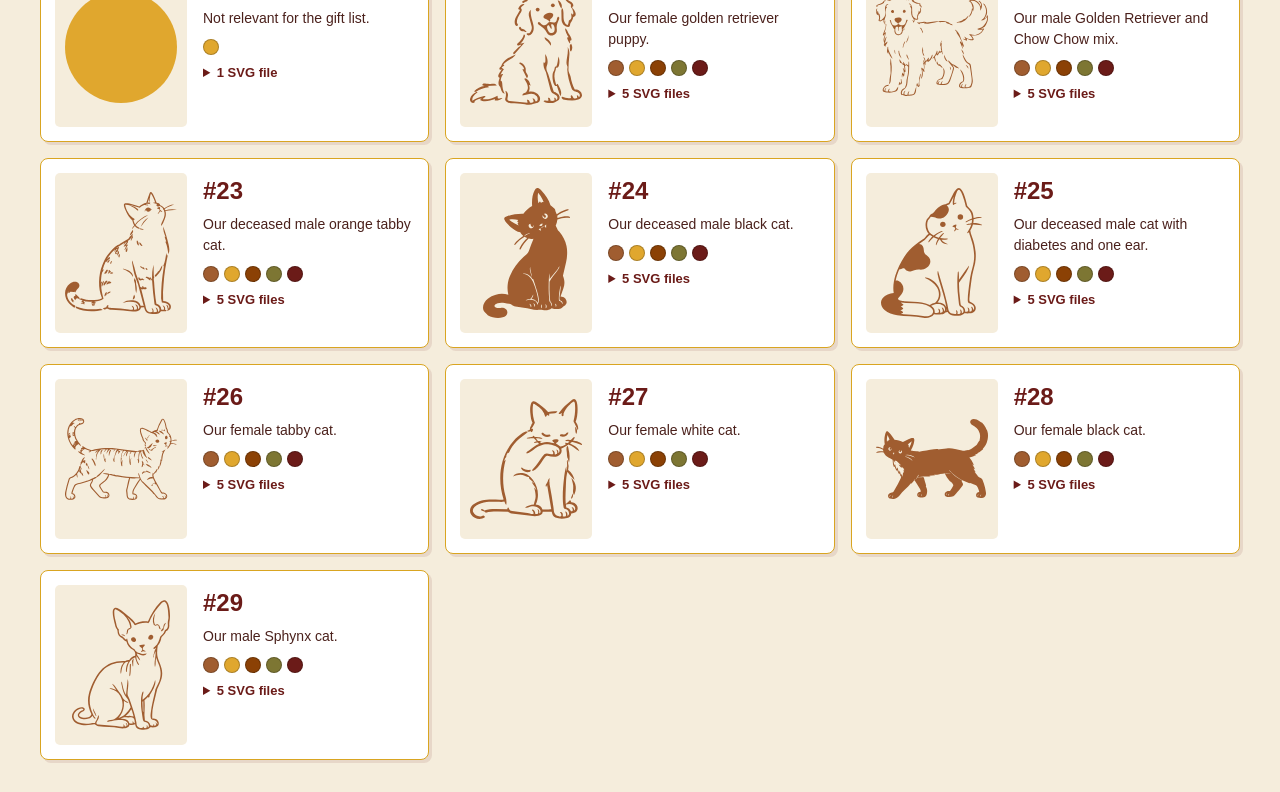
==== commit 0939af8f: "restored home + added icon labels" ====
--- a/gift-icon-catalog.html
+++ b/gift-icon-catalog.html
@@ -39,253 +39,253 @@
 </header>
 <main class="grid">
         <article class="card">
-            <div class="art" aria-label="Artwork #02"><img src="img/SVG/Prancheta%202.svg" alt="Wedding illustration #02" loading="lazy"></div>
+            <div class="art" aria-label="Colorful background"><img src="img/SVG/Prancheta%202.svg" alt="Colorful background" loading="lazy"></div>
             <div class="card-info">
                 <h2>#02</h2>
-                <p>Reply with this number and what the illustration depicts.</p>
+                <p>Background artwork; not a gift icon.</p>
                 <div class="swatches" aria-label="Colors used in artwork"><span class="swatch" title="wine (#6b1b18)" style="--swatch:#6b1b18"></span><span class="swatch" title="olive (#7d7633)" style="--swatch:#7d7633"></span><span class="swatch" title="ochre (#8b4105)" style="--swatch:#8b4105"></span><span class="swatch" title="terracotta (#a05d30)" style="--swatch:#a05d30"></span><span class="swatch" title="gold (#e0a72e)" style="--swatch:#e0a72e"></span></div>
                 <details><summary>1 SVG file</summary><ul><li><a href="img/SVG/Prancheta%202.svg" target="_blank" rel="noopener">Prancheta 2.svg</a><span>wine #6b1b18, olive #7d7633, ochre #8b4105, terracotta #a05d30, gold #e0a72e</span></li></ul></details>
             </div>
         </article>
         <article class="card">
-            <div class="art" aria-label="Artwork #03"><img src="img/SVG/Prancheta%203.svg" alt="Wedding illustration #03" loading="lazy"></div>
+            <div class="art" aria-label="Distorted checkerboard background (version 1)"><img src="img/SVG/Prancheta%203.svg" alt="Distorted checkerboard background (version 1)" loading="lazy"></div>
             <div class="card-info">
                 <h2>#03</h2>
-                <p>Reply with this number and what the illustration depicts.</p>
+                <p>Background artwork; not a gift icon.</p>
                 <div class="swatches" aria-label="Colors used in artwork"><span class="swatch" title="wine (#6b1b18)" style="--swatch:#6b1b18"></span><span class="swatch" title="gold (#e0a72e)" style="--swatch:#e0a72e"></span></div>
                 <details><summary>1 SVG file</summary><ul><li><a href="img/SVG/Prancheta%203.svg" target="_blank" rel="noopener">Prancheta 3.svg</a><span>wine #6b1b18, gold #e0a72e</span></li></ul></details>
             </div>
         </article>
         <article class="card">
-            <div class="art" aria-label="Artwork #04"><img src="img/SVG/Prancheta%204.svg" alt="Wedding illustration #04" loading="lazy"></div>
+            <div class="art" aria-label="Distorted checkerboard background (version 2)"><img src="img/SVG/Prancheta%204.svg" alt="Distorted checkerboard background (version 2)" loading="lazy"></div>
             <div class="card-info">
                 <h2>#04</h2>
-                <p>Reply with this number and what the illustration depicts.</p>
+                <p>Background artwork; not a gift icon.</p>
                 <div class="swatches" aria-label="Colors used in artwork"><span class="swatch" title="gold (#e0a72e)" style="--swatch:#e0a72e"></span></div>
                 <details><summary>1 SVG file</summary><ul><li><a href="img/SVG/Prancheta%204.svg" target="_blank" rel="noopener">Prancheta 4.svg</a><span>gold #e0a72e</span></li></ul></details>
             </div>
         </article>
         <article class="card">
-            <div class="art" aria-label="Artwork #05"><img src="img/SVG/Prancheta%205%20co%CC%81pia.svg" alt="Wedding illustration #05" loading="lazy"></div>
+            <div class="art" aria-label="The couple celebrating (us)"><img src="img/SVG/Prancheta%205%20co%CC%81pia.svg" alt="The couple celebrating (us)" loading="lazy"></div>
             <div class="card-info">
                 <h2>#05</h2>
-                <p>Reply with this number and what the illustration depicts.</p>
+                <p>Our wedding celebration illustration.</p>
                 <div class="swatches" aria-label="Colors used in artwork"><span class="swatch" title="terracotta (#a05d30)" style="--swatch:#a05d30"></span><span class="swatch" title="gold (#e0a72e)" style="--swatch:#e0a72e"></span><span class="swatch" title="ochre (#8b4105)" style="--swatch:#8b4105"></span><span class="swatch" title="olive (#7d7633)" style="--swatch:#7d7633"></span><span class="swatch" title="wine (#6b1b18)" style="--swatch:#6b1b18"></span></div>
                 <details><summary>5 SVG files</summary><ul><li><a href="img/SVG/Prancheta%205%20co%CC%81pia.svg" target="_blank" rel="noopener">Prancheta 5 cópia.svg</a><span>terracotta #a05d30</span></li><li><a href="img/SVG/Prancheta%205.svg" target="_blank" rel="noopener">Prancheta 5.svg</a><span>gold #e0a72e</span></li><li><a href="img/SVG/Prancheta%205%20co%CC%81pia%202.svg" target="_blank" rel="noopener">Prancheta 5 cópia 2.svg</a><span>ochre #8b4105</span></li><li><a href="img/SVG/Prancheta%205%20co%CC%81pia%203.svg" target="_blank" rel="noopener">Prancheta 5 cópia 3.svg</a><span>olive #7d7633</span></li><li><a href="img/SVG/Prancheta%205%20co%CC%81pia%204.svg" target="_blank" rel="noopener">Prancheta 5 cópia 4.svg</a><span>wine #6b1b18</span></li></ul></details>
             </div>
         </article>
         <article class="card">
-            <div class="art" aria-label="Artwork #06"><img src="img/SVG/Prancheta%206%20co%CC%81pia.svg" alt="Wedding illustration #06" loading="lazy"></div>
+            <div class="art" aria-label="Vinyl record player"><img src="img/SVG/Prancheta%206%20co%CC%81pia.svg" alt="Vinyl record player" loading="lazy"></div>
             <div class="card-info">
                 <h2>#06</h2>
-                <p>Reply with this number and what the illustration depicts.</p>
+                <p>Our record player illustration.</p>
                 <div class="swatches" aria-label="Colors used in artwork"><span class="swatch" title="terracotta (#a05d30)" style="--swatch:#a05d30"></span><span class="swatch" title="gold (#e0a72e)" style="--swatch:#e0a72e"></span><span class="swatch" title="ochre (#8b4105)" style="--swatch:#8b4105"></span><span class="swatch" title="olive (#7d7633)" style="--swatch:#7d7633"></span><span class="swatch" title="wine (#6b1b18)" style="--swatch:#6b1b18"></span></div>
                 <details><summary>5 SVG files</summary><ul><li><a href="img/SVG/Prancheta%206%20co%CC%81pia.svg" target="_blank" rel="noopener">Prancheta 6 cópia.svg</a><span>terracotta #a05d30</span></li><li><a href="img/SVG/Prancheta%206.svg" target="_blank" rel="noopener">Prancheta 6.svg</a><span>gold #e0a72e</span></li><li><a href="img/SVG/Prancheta%206%20co%CC%81pia%202.svg" target="_blank" rel="noopener">Prancheta 6 cópia 2.svg</a><span>ochre #8b4105</span></li><li><a href="img/SVG/Prancheta%206%20co%CC%81pia%203.svg" target="_blank" rel="noopener">Prancheta 6 cópia 3.svg</a><span>olive #7d7633</span></li><li><a href="img/SVG/Prancheta%206%20co%CC%81pia%204.svg" target="_blank" rel="noopener">Prancheta 6 cópia 4.svg</a><span>wine #6b1b18</span></li></ul></details>
             </div>
         </article>
         <article class="card">
-            <div class="art" aria-label="Artwork #07"><img src="img/SVG/Prancheta%207%20co%CC%81pia.svg" alt="Wedding illustration #07" loading="lazy"></div>
+            <div class="art" aria-label="Our pink New Beetle"><img src="img/SVG/Prancheta%207%20co%CC%81pia.svg" alt="Our pink New Beetle" loading="lazy"></div>
             <div class="card-info">
                 <h2>#07</h2>
-                <p>Reply with this number and what the illustration depicts.</p>
+                <p>Our pink Volkswagen New Beetle.</p>
                 <div class="swatches" aria-label="Colors used in artwork"><span class="swatch" title="terracotta (#a05d30)" style="--swatch:#a05d30"></span><span class="swatch" title="gold (#e0a72e)" style="--swatch:#e0a72e"></span><span class="swatch" title="ochre (#8b4105)" style="--swatch:#8b4105"></span><span class="swatch" title="olive (#7d7633)" style="--swatch:#7d7633"></span><span class="swatch" title="wine (#6b1b18)" style="--swatch:#6b1b18"></span></div>
                 <details><summary>5 SVG files</summary><ul><li><a href="img/SVG/Prancheta%207%20co%CC%81pia.svg" target="_blank" rel="noopener">Prancheta 7 cópia.svg</a><span>terracotta #a05d30</span></li><li><a href="img/SVG/Prancheta%207.svg" target="_blank" rel="noopener">Prancheta 7.svg</a><span>gold #e0a72e</span></li><li><a href="img/SVG/Prancheta%207%20co%CC%81pia%202.svg" target="_blank" rel="noopener">Prancheta 7 cópia 2.svg</a><span>ochre #8b4105</span></li><li><a href="img/SVG/Prancheta%207%20co%CC%81pia%203.svg" target="_blank" rel="noopener">Prancheta 7 cópia 3.svg</a><span>olive #7d7633</span></li><li><a href="img/SVG/Prancheta%207%20co%CC%81pia%204.svg" target="_blank" rel="noopener">Prancheta 7 cópia 4.svg</a><span>wine #6b1b18</span></li></ul></details>
             </div>
         </article>
         <article class="card">
-            <div class="art" aria-label="Artwork #08"><img src="img/SVG/Prancheta%208%20co%CC%81pia.svg" alt="Wedding illustration #08" loading="lazy"></div>
+            <div class="art" aria-label="Iced coffee"><img src="img/SVG/Prancheta%208%20co%CC%81pia.svg" alt="Iced coffee" loading="lazy"></div>
             <div class="card-info">
                 <h2>#08</h2>
-                <p>Reply with this number and what the illustration depicts.</p>
+                <p>An iced coffee.</p>
                 <div class="swatches" aria-label="Colors used in artwork"><span class="swatch" title="terracotta (#a05d30)" style="--swatch:#a05d30"></span><span class="swatch" title="gold (#e0a72e)" style="--swatch:#e0a72e"></span><span class="swatch" title="ochre (#8b4105)" style="--swatch:#8b4105"></span><span class="swatch" title="olive (#7d7633)" style="--swatch:#7d7633"></span><span class="swatch" title="wine (#6b1b18)" style="--swatch:#6b1b18"></span></div>
                 <details><summary>5 SVG files</summary><ul><li><a href="img/SVG/Prancheta%208%20co%CC%81pia.svg" target="_blank" rel="noopener">Prancheta 8 cópia.svg</a><span>terracotta #a05d30</span></li><li><a href="img/SVG/Prancheta%208.svg" target="_blank" rel="noopener">Prancheta 8.svg</a><span>gold #e0a72e</span></li><li><a href="img/SVG/Prancheta%208%20co%CC%81pia%202.svg" target="_blank" rel="noopener">Prancheta 8 cópia 2.svg</a><span>ochre #8b4105</span></li><li><a href="img/SVG/Prancheta%208%20co%CC%81pia%203.svg" target="_blank" rel="noopener">Prancheta 8 cópia 3.svg</a><span>olive #7d7633</span></li><li><a href="img/SVG/Prancheta%208%20co%CC%81pia%204.svg" target="_blank" rel="noopener">Prancheta 8 cópia 4.svg</a><span>wine #6b1b18</span></li></ul></details>
             </div>
         </article>
         <article class="card">
-            <div class="art" aria-label="Artwork #09"><img src="img/SVG/Prancheta%209%20co%CC%81pia.svg" alt="Wedding illustration #09" loading="lazy"></div>
+            <div class="art" aria-label="Croissant"><img src="img/SVG/Prancheta%209%20co%CC%81pia.svg" alt="Croissant" loading="lazy"></div>
             <div class="card-info">
                 <h2>#09</h2>
-                <p>Reply with this number and what the illustration depicts.</p>
+                <p>A croissant.</p>
                 <div class="swatches" aria-label="Colors used in artwork"><span class="swatch" title="ochre (#8b4105)" style="--swatch:#8b4105"></span><span class="swatch" title="gold (#e0a72e)" style="--swatch:#e0a72e"></span><span class="swatch" title="olive (#7d7633)" style="--swatch:#7d7633"></span><span class="swatch" title="wine (#6b1b18)" style="--swatch:#6b1b18"></span></div>
                 <details><summary>5 SVG files</summary><ul><li><a href="img/SVG/Prancheta%209%20co%CC%81pia.svg" target="_blank" rel="noopener">Prancheta 9 cópia.svg</a><span>ochre #8b4105</span></li><li><a href="img/SVG/Prancheta%209.svg" target="_blank" rel="noopener">Prancheta 9.svg</a><span>gold #e0a72e</span></li><li><a href="img/SVG/Prancheta%209%20co%CC%81pia%202.svg" target="_blank" rel="noopener">Prancheta 9 cópia 2.svg</a><span>ochre #8b4105</span></li><li><a href="img/SVG/Prancheta%209%20co%CC%81pia%203.svg" target="_blank" rel="noopener">Prancheta 9 cópia 3.svg</a><span>olive #7d7633</span></li><li><a href="img/SVG/Prancheta%209%20co%CC%81pia%204.svg" target="_blank" rel="noopener">Prancheta 9 cópia 4.svg</a><span>wine #6b1b18</span></li></ul></details>
             </div>
         </article>
         <article class="card">
-            <div class="art" aria-label="Artwork #10"><img src="img/SVG/Prancheta%2010%20co%CC%81pia.svg" alt="Wedding illustration #10" loading="lazy"></div>
+            <div class="art" aria-label="Sunflower bouquet"><img src="img/SVG/Prancheta%2010%20co%CC%81pia.svg" alt="Sunflower bouquet" loading="lazy"></div>
             <div class="card-info">
                 <h2>#10</h2>
-                <p>Reply with this number and what the illustration depicts.</p>
+                <p>A bouquet of sunflowers.</p>
                 <div class="swatches" aria-label="Colors used in artwork"><span class="swatch" title="terracotta (#a05d30)" style="--swatch:#a05d30"></span><span class="swatch" title="gold (#e0a72e)" style="--swatch:#e0a72e"></span><span class="swatch" title="ochre (#8b4105)" style="--swatch:#8b4105"></span><span class="swatch" title="olive (#7d7633)" style="--swatch:#7d7633"></span><span class="swatch" title="wine (#6b1b18)" style="--swatch:#6b1b18"></span></div>
                 <details><summary>5 SVG files</summary><ul><li><a href="img/SVG/Prancheta%2010%20co%CC%81pia.svg" target="_blank" rel="noopener">Prancheta 10 cópia.svg</a><span>terracotta #a05d30</span></li><li><a href="img/SVG/Prancheta%2010.svg" target="_blank" rel="noopener">Prancheta 10.svg</a><span>gold #e0a72e</span></li><li><a href="img/SVG/Prancheta%2010%20co%CC%81pia%202.svg" target="_blank" rel="noopener">Prancheta 10 cópia 2.svg</a><span>ochre #8b4105</span></li><li><a href="img/SVG/Prancheta%2010%20co%CC%81pia%203.svg" target="_blank" rel="noopener">Prancheta 10 cópia 3.svg</a><span>olive #7d7633</span></li><li><a href="img/SVG/Prancheta%2010%20co%CC%81pia%204.svg" target="_blank" rel="noopener">Prancheta 10 cópia 4.svg</a><span>wine #6b1b18</span></li></ul></details>
             </div>
         </article>
         <article class="card">
-            <div class="art" aria-label="Artwork #11"><img src="img/SVG/Prancheta%2011%20co%CC%81pia.svg" alt="Wedding illustration #11" loading="lazy"></div>
+            <div class="art" aria-label="Johnny’s Bar"><img src="img/SVG/Prancheta%2011%20co%CC%81pia.svg" alt="Johnny’s Bar" loading="lazy"></div>
             <div class="card-info">
                 <h2>#11</h2>
-                <p>Reply with this number and what the illustration depicts.</p>
+                <p>The bar where we met.</p>
                 <div class="swatches" aria-label="Colors used in artwork"><span class="swatch" title="terracotta (#a05d30)" style="--swatch:#a05d30"></span><span class="swatch" title="gold (#e0a72e)" style="--swatch:#e0a72e"></span><span class="swatch" title="ochre (#8b4105)" style="--swatch:#8b4105"></span><span class="swatch" title="olive (#7d7633)" style="--swatch:#7d7633"></span><span class="swatch" title="wine (#6b1b18)" style="--swatch:#6b1b18"></span></div>
                 <details><summary>5 SVG files</summary><ul><li><a href="img/SVG/Prancheta%2011%20co%CC%81pia.svg" target="_blank" rel="noopener">Prancheta 11 cópia.svg</a><span>terracotta #a05d30</span></li><li><a href="img/SVG/Prancheta%2011.svg" target="_blank" rel="noopener">Prancheta 11.svg</a><span>gold #e0a72e</span></li><li><a href="img/SVG/Prancheta%2011%20co%CC%81pia%202.svg" target="_blank" rel="noopener">Prancheta 11 cópia 2.svg</a><span>ochre #8b4105</span></li><li><a href="img/SVG/Prancheta%2011%20co%CC%81pia%203.svg" target="_blank" rel="noopener">Prancheta 11 cópia 3.svg</a><span>olive #7d7633</span></li><li><a href="img/SVG/Prancheta%2011%20co%CC%81pia%204.svg" target="_blank" rel="noopener">Prancheta 11 cópia 4.svg</a><span>wine #6b1b18</span></li></ul></details>
             </div>
         </article>
         <article class="card">
-            <div class="art" aria-label="Artwork #12"><img src="img/SVG/Prancheta%2012%20co%CC%81pia.svg" alt="Wedding illustration #12" loading="lazy"></div>
+            <div class="art" aria-label="Bom Retiro"><img src="img/SVG/Prancheta%2012%20co%CC%81pia.svg" alt="Bom Retiro" loading="lazy"></div>
             <div class="card-info">
                 <h2>#12</h2>
-                <p>Reply with this number and what the illustration depicts.</p>
+                <p>Our neighborhood.</p>
                 <div class="swatches" aria-label="Colors used in artwork"><span class="swatch" title="terracotta (#a05d30)" style="--swatch:#a05d30"></span><span class="swatch" title="gold (#e0a72e)" style="--swatch:#e0a72e"></span><span class="swatch" title="ochre (#8b4105)" style="--swatch:#8b4105"></span><span class="swatch" title="olive (#7d7633)" style="--swatch:#7d7633"></span><span class="swatch" title="wine (#6b1b18)" style="--swatch:#6b1b18"></span></div>
                 <details><summary>5 SVG files</summary><ul><li><a href="img/SVG/Prancheta%2012%20co%CC%81pia.svg" target="_blank" rel="noopener">Prancheta 12 cópia.svg</a><span>terracotta #a05d30</span></li><li><a href="img/SVG/Prancheta%2012.svg" target="_blank" rel="noopener">Prancheta 12.svg</a><span>gold #e0a72e</span></li><li><a href="img/SVG/Prancheta%2012%20co%CC%81pia%202.svg" target="_blank" rel="noopener">Prancheta 12 cópia 2.svg</a><span>ochre #8b4105</span></li><li><a href="img/SVG/Prancheta%2012%20co%CC%81pia%203.svg" target="_blank" rel="noopener">Prancheta 12 cópia 3.svg</a><span>olive #7d7633</span></li><li><a href="img/SVG/Prancheta%2012%20co%CC%81pia%204.svg" target="_blank" rel="noopener">Prancheta 12 cópia 4.svg</a><span>wine #6b1b18</span></li></ul></details>
             </div>
         </article>
         <article class="card">
-            <div class="art" aria-label="Artwork #13"><img src="img/SVG/Prancheta%2013%20co%CC%81pia.svg" alt="Wedding illustration #13" loading="lazy"></div>
+            <div class="art" aria-label="Concert or movie tickets"><img src="img/SVG/Prancheta%2013%20co%CC%81pia.svg" alt="Concert or movie tickets" loading="lazy"></div>
             <div class="card-info">
                 <h2>#13</h2>
-                <p>Reply with this number and what the illustration depicts.</p>
+                <p>Tickets for a concert or a movie.</p>
                 <div class="swatches" aria-label="Colors used in artwork"><span class="swatch" title="terracotta (#a05d30)" style="--swatch:#a05d30"></span><span class="swatch" title="gold (#e0a72e)" style="--swatch:#e0a72e"></span><span class="swatch" title="ochre (#8b4105)" style="--swatch:#8b4105"></span><span class="swatch" title="olive (#7d7633)" style="--swatch:#7d7633"></span><span class="swatch" title="wine (#6b1b18)" style="--swatch:#6b1b18"></span></div>
                 <details><summary>5 SVG files</summary><ul><li><a href="img/SVG/Prancheta%2013%20co%CC%81pia.svg" target="_blank" rel="noopener">Prancheta 13 cópia.svg</a><span>terracotta #a05d30</span></li><li><a href="img/SVG/Prancheta%2013.svg" target="_blank" rel="noopener">Prancheta 13.svg</a><span>gold #e0a72e</span></li><li><a href="img/SVG/Prancheta%2013%20co%CC%81pia%202.svg" target="_blank" rel="noopener">Prancheta 13 cópia 2.svg</a><span>ochre #8b4105</span></li><li><a href="img/SVG/Prancheta%2013%20co%CC%81pia%203.svg" target="_blank" rel="noopener">Prancheta 13 cópia 3.svg</a><span>olive #7d7633</span></li><li><a href="img/SVG/Prancheta%2013%20co%CC%81pia%204.svg" target="_blank" rel="noopener">Prancheta 13 cópia 4.svg</a><span>wine #6b1b18</span></li></ul></details>
             </div>
         </article>
         <article class="card">
-            <div class="art" aria-label="Artwork #14"><img src="img/SVG/Prancheta%2014%20co%CC%81pia.svg" alt="Wedding illustration #14" loading="lazy"></div>
+            <div class="art" aria-label="Sun and moon"><img src="img/SVG/Prancheta%2014%20co%CC%81pia.svg" alt="Sun and moon" loading="lazy"></div>
             <div class="card-info">
                 <h2>#14</h2>
-                <p>Reply with this number and what the illustration depicts.</p>
+                <p>The sun and moon represent us.</p>
                 <div class="swatches" aria-label="Colors used in artwork"><span class="swatch" title="terracotta (#a05d30)" style="--swatch:#a05d30"></span><span class="swatch" title="gold (#e0a72e)" style="--swatch:#e0a72e"></span><span class="swatch" title="ochre (#8b4105)" style="--swatch:#8b4105"></span><span class="swatch" title="olive (#7d7633)" style="--swatch:#7d7633"></span><span class="swatch" title="wine (#6b1b18)" style="--swatch:#6b1b18"></span></div>
                 <details><summary>5 SVG files</summary><ul><li><a href="img/SVG/Prancheta%2014%20co%CC%81pia.svg" target="_blank" rel="noopener">Prancheta 14 cópia.svg</a><span>terracotta #a05d30</span></li><li><a href="img/SVG/Prancheta%2014.svg" target="_blank" rel="noopener">Prancheta 14.svg</a><span>gold #e0a72e</span></li><li><a href="img/SVG/Prancheta%2014%20co%CC%81pia%202.svg" target="_blank" rel="noopener">Prancheta 14 cópia 2.svg</a><span>ochre #8b4105</span></li><li><a href="img/SVG/Prancheta%2014%20co%CC%81pia%203.svg" target="_blank" rel="noopener">Prancheta 14 cópia 3.svg</a><span>olive #7d7633</span></li><li><a href="img/SVG/Prancheta%2014%20co%CC%81pia%204.svg" target="_blank" rel="noopener">Prancheta 14 cópia 4.svg</a><span>wine #6b1b18</span></li></ul></details>
             </div>
         </article>
         <article class="card">
-            <div class="art" aria-label="Artwork #15"><img src="img/SVG/Prancheta%2015%20co%CC%81pia.svg" alt="Wedding illustration #15" loading="lazy"></div>
+            <div class="art" aria-label="Star shape 1 of 5"><img src="img/SVG/Prancheta%2015%20co%CC%81pia.svg" alt="Star shape 1 of 5" loading="lazy"></div>
             <div class="card-info">
                 <h2>#15</h2>
-                <p>Reply with this number and what the illustration depicts.</p>
+                <p>One of five differently shaped star illustrations.</p>
                 <div class="swatches" aria-label="Colors used in artwork"><span class="swatch" title="terracotta (#a05d30)" style="--swatch:#a05d30"></span><span class="swatch" title="gold (#e0a72e)" style="--swatch:#e0a72e"></span><span class="swatch" title="ochre (#8b4105)" style="--swatch:#8b4105"></span><span class="swatch" title="olive (#7d7633)" style="--swatch:#7d7633"></span><span class="swatch" title="wine (#6b1b18)" style="--swatch:#6b1b18"></span></div>
                 <details><summary>5 SVG files</summary><ul><li><a href="img/SVG/Prancheta%2015%20co%CC%81pia.svg" target="_blank" rel="noopener">Prancheta 15 cópia.svg</a><span>terracotta #a05d30</span></li><li><a href="img/SVG/Prancheta%2015.svg" target="_blank" rel="noopener">Prancheta 15.svg</a><span>gold #e0a72e</span></li><li><a href="img/SVG/Prancheta%2015%20co%CC%81pia%202.svg" target="_blank" rel="noopener">Prancheta 15 cópia 2.svg</a><span>ochre #8b4105</span></li><li><a href="img/SVG/Prancheta%2015%20co%CC%81pia%203.svg" target="_blank" rel="noopener">Prancheta 15 cópia 3.svg</a><span>olive #7d7633</span></li><li><a href="img/SVG/Prancheta%2015%20co%CC%81pia%204.svg" target="_blank" rel="noopener">Prancheta 15 cópia 4.svg</a><span>wine #6b1b18</span></li></ul></details>
             </div>
         </article>
         <article class="card">
-            <div class="art" aria-label="Artwork #16"><img src="img/SVG/Prancheta%2016%20co%CC%81pia.svg" alt="Wedding illustration #16" loading="lazy"></div>
+            <div class="art" aria-label="Star shape 2 of 5"><img src="img/SVG/Prancheta%2016%20co%CC%81pia.svg" alt="Star shape 2 of 5" loading="lazy"></div>
             <div class="card-info">
                 <h2>#16</h2>
-                <p>Reply with this number and what the illustration depicts.</p>
+                <p>One of five differently shaped star illustrations.</p>
                 <div class="swatches" aria-label="Colors used in artwork"><span class="swatch" title="wine (#6b1b18)" style="--swatch:#6b1b18"></span><span class="swatch" title="ochre (#8b4105)" style="--swatch:#8b4105"></span><span class="swatch" title="olive (#7d7633)" style="--swatch:#7d7633"></span></div>
                 <details><summary>5 SVG files</summary><ul><li><a href="img/SVG/Prancheta%2016%20co%CC%81pia.svg" target="_blank" rel="noopener">Prancheta 16 cópia.svg</a><span>wine #6b1b18</span></li><li><a href="img/SVG/Prancheta%2016.svg" target="_blank" rel="noopener">Prancheta 16.svg</a><span>wine #6b1b18</span></li><li><a href="img/SVG/Prancheta%2016%20co%CC%81pia%202.svg" target="_blank" rel="noopener">Prancheta 16 cópia 2.svg</a><span>ochre #8b4105</span></li><li><a href="img/SVG/Prancheta%2016%20co%CC%81pia%203.svg" target="_blank" rel="noopener">Prancheta 16 cópia 3.svg</a><span>olive #7d7633</span></li><li><a href="img/SVG/Prancheta%2016%20co%CC%81pia%204.svg" target="_blank" rel="noopener">Prancheta 16 cópia 4.svg</a><span>wine #6b1b18</span></li></ul></details>
             </div>
         </article>
         <article class="card">
-            <div class="art" aria-label="Artwork #17"><img src="img/SVG/Prancheta%2017%20co%CC%81pia.svg" alt="Wedding illustration #17" loading="lazy"></div>
+            <div class="art" aria-label="Star shape 3 of 5"><img src="img/SVG/Prancheta%2017%20co%CC%81pia.svg" alt="Star shape 3 of 5" loading="lazy"></div>
             <div class="card-info">
                 <h2>#17</h2>
-                <p>Reply with this number and what the illustration depicts.</p>
+                <p>One of five differently shaped star illustrations.</p>
                 <div class="swatches" aria-label="Colors used in artwork"><span class="swatch" title="terracotta (#a05d30)" style="--swatch:#a05d30"></span><span class="swatch" title="gold (#e0a72e)" style="--swatch:#e0a72e"></span><span class="swatch" title="ochre (#8b4105)" style="--swatch:#8b4105"></span><span class="swatch" title="olive (#7d7633)" style="--swatch:#7d7633"></span><span class="swatch" title="wine (#6b1b18)" style="--swatch:#6b1b18"></span></div>
                 <details><summary>5 SVG files</summary><ul><li><a href="img/SVG/Prancheta%2017%20co%CC%81pia.svg" target="_blank" rel="noopener">Prancheta 17 cópia.svg</a><span>terracotta #a05d30</span></li><li><a href="img/SVG/Prancheta%2017.svg" target="_blank" rel="noopener">Prancheta 17.svg</a><span>gold #e0a72e</span></li><li><a href="img/SVG/Prancheta%2017%20co%CC%81pia%202.svg" target="_blank" rel="noopener">Prancheta 17 cópia 2.svg</a><span>ochre #8b4105</span></li><li><a href="img/SVG/Prancheta%2017%20co%CC%81pia%203.svg" target="_blank" rel="noopener">Prancheta 17 cópia 3.svg</a><span>olive #7d7633</span></li><li><a href="img/SVG/Prancheta%2017%20co%CC%81pia%204.svg" target="_blank" rel="noopener">Prancheta 17 cópia 4.svg</a><span>wine #6b1b18</span></li></ul></details>
             </div>
         </article>
         <article class="card">
-            <div class="art" aria-label="Artwork #18"><img src="img/SVG/Prancheta%2018%20co%CC%81pia.svg" alt="Wedding illustration #18" loading="lazy"></div>
+            <div class="art" aria-label="Star shape 4 of 5"><img src="img/SVG/Prancheta%2018%20co%CC%81pia.svg" alt="Star shape 4 of 5" loading="lazy"></div>
             <div class="card-info">
                 <h2>#18</h2>
-                <p>Reply with this number and what the illustration depicts.</p>
+                <p>One of five differently shaped star illustrations.</p>
                 <div class="swatches" aria-label="Colors used in artwork"><span class="swatch" title="terracotta (#a05d30)" style="--swatch:#a05d30"></span><span class="swatch" title="gold (#e0a72e)" style="--swatch:#e0a72e"></span><span class="swatch" title="ochre (#8b4105)" style="--swatch:#8b4105"></span><span class="swatch" title="olive (#7d7633)" style="--swatch:#7d7633"></span><span class="swatch" title="wine (#6b1b18)" style="--swatch:#6b1b18"></span></div>
                 <details><summary>5 SVG files</summary><ul><li><a href="img/SVG/Prancheta%2018%20co%CC%81pia.svg" target="_blank" rel="noopener">Prancheta 18 cópia.svg</a><span>terracotta #a05d30</span></li><li><a href="img/SVG/Prancheta%2018.svg" target="_blank" rel="noopener">Prancheta 18.svg</a><span>gold #e0a72e</span></li><li><a href="img/SVG/Prancheta%2018%20co%CC%81pia%202.svg" target="_blank" rel="noopener">Prancheta 18 cópia 2.svg</a><span>ochre #8b4105</span></li><li><a href="img/SVG/Prancheta%2018%20co%CC%81pia%203.svg" target="_blank" rel="noopener">Prancheta 18 cópia 3.svg</a><span>olive #7d7633</span></li><li><a href="img/SVG/Prancheta%2018%20co%CC%81pia%204.svg" target="_blank" rel="noopener">Prancheta 18 cópia 4.svg</a><span>wine #6b1b18</span></li></ul></details>
             </div>
         </article>
         <article class="card">
-            <div class="art" aria-label="Artwork #19"><img src="img/SVG/Prancheta%2019%20co%CC%81pia.svg" alt="Wedding illustration #19" loading="lazy"></div>
+            <div class="art" aria-label="Star shape 5 of 5"><img src="img/SVG/Prancheta%2019%20co%CC%81pia.svg" alt="Star shape 5 of 5" loading="lazy"></div>
             <div class="card-info">
                 <h2>#19</h2>
-                <p>Reply with this number and what the illustration depicts.</p>
+                <p>One of five differently shaped star illustrations.</p>
                 <div class="swatches" aria-label="Colors used in artwork"><span class="swatch" title="terracotta (#a05d30)" style="--swatch:#a05d30"></span><span class="swatch" title="gold (#e0a72e)" style="--swatch:#e0a72e"></span><span class="swatch" title="ochre (#8b4105)" style="--swatch:#8b4105"></span><span class="swatch" title="olive (#7d7633)" style="--swatch:#7d7633"></span><span class="swatch" title="wine (#6b1b18)" style="--swatch:#6b1b18"></span></div>
                 <details><summary>5 SVG files</summary><ul><li><a href="img/SVG/Prancheta%2019%20co%CC%81pia.svg" target="_blank" rel="noopener">Prancheta 19 cópia.svg</a><span>terracotta #a05d30</span></li><li><a href="img/SVG/Prancheta%2019.svg" target="_blank" rel="noopener">Prancheta 19.svg</a><span>gold #e0a72e</span></li><li><a href="img/SVG/Prancheta%2019%20co%CC%81pia%202.svg" target="_blank" rel="noopener">Prancheta 19 cópia 2.svg</a><span>ochre #8b4105</span></li><li><a href="img/SVG/Prancheta%2019%20co%CC%81pia%203.svg" target="_blank" rel="noopener">Prancheta 19 cópia 3.svg</a><span>olive #7d7633</span></li><li><a href="img/SVG/Prancheta%2019%20co%CC%81pia%204.svg" target="_blank" rel="noopener">Prancheta 19 cópia 4.svg</a><span>wine #6b1b18</span></li></ul></details>
             </div>
         </article>
         <article class="card">
-            <div class="art" aria-label="Artwork #20"><img src="img/SVG/Prancheta%2020.svg" alt="Wedding illustration #20" loading="lazy"></div>
+            <div class="art" aria-label="Circle"><img src="img/SVG/Prancheta%2020.svg" alt="Circle" loading="lazy"></div>
             <div class="card-info">
                 <h2>#20</h2>
-                <p>Reply with this number and what the illustration depicts.</p>
+                <p>Not relevant for the gift list.</p>
                 <div class="swatches" aria-label="Colors used in artwork"><span class="swatch" title="gold (#e0a72e)" style="--swatch:#e0a72e"></span></div>
                 <details><summary>1 SVG file</summary><ul><li><a href="img/SVG/Prancheta%2020.svg" target="_blank" rel="noopener">Prancheta 20.svg</a><span>gold #e0a72e</span></li></ul></details>
             </div>
         </article>
         <article class="card">
-            <div class="art" aria-label="Artwork #21"><img src="img/SVG/Prancheta%2021%20co%CC%81pia.svg" alt="Wedding illustration #21" loading="lazy"></div>
+            <div class="art" aria-label="Venus"><img src="img/SVG/Prancheta%2021%20co%CC%81pia.svg" alt="Venus" loading="lazy"></div>
             <div class="card-info">
                 <h2>#21</h2>
-                <p>Reply with this number and what the illustration depicts.</p>
+                <p>Our female golden retriever puppy.</p>
                 <div class="swatches" aria-label="Colors used in artwork"><span class="swatch" title="terracotta (#a05d30)" style="--swatch:#a05d30"></span><span class="swatch" title="gold (#e0a72e)" style="--swatch:#e0a72e"></span><span class="swatch" title="ochre (#8b4105)" style="--swatch:#8b4105"></span><span class="swatch" title="olive (#7d7633)" style="--swatch:#7d7633"></span><span class="swatch" title="wine (#6b1b18)" style="--swatch:#6b1b18"></span></div>
                 <details><summary>5 SVG files</summary><ul><li><a href="img/SVG/Prancheta%2021%20co%CC%81pia.svg" target="_blank" rel="noopener">Prancheta 21 cópia.svg</a><span>terracotta #a05d30</span></li><li><a href="img/SVG/Prancheta%2021.svg" target="_blank" rel="noopener">Prancheta 21.svg</a><span>gold #e0a72e</span></li><li><a href="img/SVG/Prancheta%2021%20co%CC%81pia%202.svg" target="_blank" rel="noopener">Prancheta 21 cópia 2.svg</a><span>ochre #8b4105</span></li><li><a href="img/SVG/Prancheta%2021%20co%CC%81pia%203.svg" target="_blank" rel="noopener">Prancheta 21 cópia 3.svg</a><span>olive #7d7633</span></li><li><a href="img/SVG/Prancheta%2021%20co%CC%81pia%204.svg" target="_blank" rel="noopener">Prancheta 21 cópia 4.svg</a><span>wine #6b1b18</span></li></ul></details>
             </div>
         </article>
         <article class="card">
-            <div class="art" aria-label="Artwork #22"><img src="img/SVG/Prancheta%2022%20co%CC%81pia.svg" alt="Wedding illustration #22" loading="lazy"></div>
+            <div class="art" aria-label="Eros"><img src="img/SVG/Prancheta%2022%20co%CC%81pia.svg" alt="Eros" loading="lazy"></div>
             <div class="card-info">
                 <h2>#22</h2>
-                <p>Reply with this number and what the illustration depicts.</p>
+                <p>Our male Golden Retriever and Chow Chow mix.</p>
                 <div class="swatches" aria-label="Colors used in artwork"><span class="swatch" title="terracotta (#a05d30)" style="--swatch:#a05d30"></span><span class="swatch" title="gold (#e0a72e)" style="--swatch:#e0a72e"></span><span class="swatch" title="ochre (#8b4105)" style="--swatch:#8b4105"></span><span class="swatch" title="olive (#7d7633)" style="--swatch:#7d7633"></span><span class="swatch" title="wine (#6b1b18)" style="--swatch:#6b1b18"></span></div>
                 <details><summary>5 SVG files</summary><ul><li><a href="img/SVG/Prancheta%2022%20co%CC%81pia.svg" target="_blank" rel="noopener">Prancheta 22 cópia.svg</a><span>terracotta #a05d30</span></li><li><a href="img/SVG/Prancheta%2022.svg" target="_blank" rel="noopener">Prancheta 22.svg</a><span>gold #e0a72e</span></li><li><a href="img/SVG/Prancheta%2022%20co%CC%81pia%202.svg" target="_blank" rel="noopener">Prancheta 22 cópia 2.svg</a><span>ochre #8b4105</span></li><li><a href="img/SVG/Prancheta%2022%20co%CC%81pia%203.svg" target="_blank" rel="noopener">Prancheta 22 cópia 3.svg</a><span>olive #7d7633</span></li><li><a href="img/SVG/Prancheta%2022%20co%CC%81pia%204.svg" target="_blank" rel="noopener">Prancheta 22 cópia 4.svg</a><span>wine #6b1b18</span></li></ul></details>
             </div>
         </article>
         <article class="card">
-            <div class="art" aria-label="Artwork #23"><img src="img/SVG/Prancheta%2023%20co%CC%81pia.svg" alt="Wedding illustration #23" loading="lazy"></div>
+            <div class="art" aria-label="Apolo"><img src="img/SVG/Prancheta%2023%20co%CC%81pia.svg" alt="Apolo" loading="lazy"></div>
             <div class="card-info">
                 <h2>#23</h2>
-                <p>Reply with this number and what the illustration depicts.</p>
+                <p>Our deceased male orange tabby cat.</p>
                 <div class="swatches" aria-label="Colors used in artwork"><span class="swatch" title="terracotta (#a05d30)" style="--swatch:#a05d30"></span><span class="swatch" title="gold (#e0a72e)" style="--swatch:#e0a72e"></span><span class="swatch" title="ochre (#8b4105)" style="--swatch:#8b4105"></span><span class="swatch" title="olive (#7d7633)" style="--swatch:#7d7633"></span><span class="swatch" title="wine (#6b1b18)" style="--swatch:#6b1b18"></span></div>
                 <details><summary>5 SVG files</summary><ul><li><a href="img/SVG/Prancheta%2023%20co%CC%81pia.svg" target="_blank" rel="noopener">Prancheta 23 cópia.svg</a><span>terracotta #a05d30</span></li><li><a href="img/SVG/Prancheta%2023.svg" target="_blank" rel="noopener">Prancheta 23.svg</a><span>gold #e0a72e</span></li><li><a href="img/SVG/Prancheta%2023%20co%CC%81pia%202.svg" target="_blank" rel="noopener">Prancheta 23 cópia 2.svg</a><span>ochre #8b4105</span></li><li><a href="img/SVG/Prancheta%2023%20co%CC%81pia%203.svg" target="_blank" rel="noopener">Prancheta 23 cópia 3.svg</a><span>olive #7d7633</span></li><li><a href="img/SVG/Prancheta%2023%20co%CC%81pia%204.svg" target="_blank" rel="noopener">Prancheta 23 cópia 4.svg</a><span>wine #6b1b18</span></li></ul></details>
             </div>
         </article>
         <article class="card">
-            <div class="art" aria-label="Artwork #24"><img src="img/SVG/Prancheta%2024%20co%CC%81pia.svg" alt="Wedding illustration #24" loading="lazy"></div>
+            <div class="art" aria-label="Dionisio"><img src="img/SVG/Prancheta%2024%20co%CC%81pia.svg" alt="Dionisio" loading="lazy"></div>
             <div class="card-info">
                 <h2>#24</h2>
-                <p>Reply with this number and what the illustration depicts.</p>
+                <p>Our deceased male black cat.</p>
                 <div class="swatches" aria-label="Colors used in artwork"><span class="swatch" title="terracotta (#a05d30)" style="--swatch:#a05d30"></span><span class="swatch" title="gold (#e0a72e)" style="--swatch:#e0a72e"></span><span class="swatch" title="ochre (#8b4105)" style="--swatch:#8b4105"></span><span class="swatch" title="olive (#7d7633)" style="--swatch:#7d7633"></span><span class="swatch" title="wine (#6b1b18)" style="--swatch:#6b1b18"></span></div>
                 <details><summary>5 SVG files</summary><ul><li><a href="img/SVG/Prancheta%2024%20co%CC%81pia.svg" target="_blank" rel="noopener">Prancheta 24 cópia.svg</a><span>terracotta #a05d30</span></li><li><a href="img/SVG/Prancheta%2024.svg" target="_blank" rel="noopener">Prancheta 24.svg</a><span>gold #e0a72e</span></li><li><a href="img/SVG/Prancheta%2024%20co%CC%81pia%202.svg" target="_blank" rel="noopener">Prancheta 24 cópia 2.svg</a><span>ochre #8b4105</span></li><li><a href="img/SVG/Prancheta%2024%20co%CC%81pia%203.svg" target="_blank" rel="noopener">Prancheta 24 cópia 3.svg</a><span>olive #7d7633</span></li><li><a href="img/SVG/Prancheta%2024%20co%CC%81pia%204.svg" target="_blank" rel="noopener">Prancheta 24 cópia 4.svg</a><span>wine #6b1b18</span></li></ul></details>
             </div>
         </article>
         <article class="card">
-            <div class="art" aria-label="Artwork #25"><img src="img/SVG/Prancheta%2025%20co%CC%81pia.svg" alt="Wedding illustration #25" loading="lazy"></div>
+            <div class="art" aria-label="Ulisses"><img src="img/SVG/Prancheta%2025%20co%CC%81pia.svg" alt="Ulisses" loading="lazy"></div>
             <div class="card-info">
                 <h2>#25</h2>
-                <p>Reply with this number and what the illustration depicts.</p>
+                <p>Our deceased male cat with diabetes and one ear.</p>
                 <div class="swatches" aria-label="Colors used in artwork"><span class="swatch" title="terracotta (#a05d30)" style="--swatch:#a05d30"></span><span class="swatch" title="gold (#e0a72e)" style="--swatch:#e0a72e"></span><span class="swatch" title="ochre (#8b4105)" style="--swatch:#8b4105"></span><span class="swatch" title="olive (#7d7633)" style="--swatch:#7d7633"></span><span class="swatch" title="wine (#6b1b18)" style="--swatch:#6b1b18"></span></div>
                 <details><summary>5 SVG files</summary><ul><li><a href="img/SVG/Prancheta%2025%20co%CC%81pia.svg" target="_blank" rel="noopener">Prancheta 25 cópia.svg</a><span>terracotta #a05d30</span></li><li><a href="img/SVG/Prancheta%2025.svg" target="_blank" rel="noopener">Prancheta 25.svg</a><span>gold #e0a72e</span></li><li><a href="img/SVG/Prancheta%2025%20co%CC%81pia%202.svg" target="_blank" rel="noopener">Prancheta 25 cópia 2.svg</a><span>ochre #8b4105</span></li><li><a href="img/SVG/Prancheta%2025%20co%CC%81pia%203.svg" target="_blank" rel="noopener">Prancheta 25 cópia 3.svg</a><span>olive #7d7633</span></li><li><a href="img/SVG/Prancheta%2025%20co%CC%81pia%204.svg" target="_blank" rel="noopener">Prancheta 25 cópia 4.svg</a><span>wine #6b1b18</span></li></ul></details>
             </div>
         </article>
         <article class="card">
-            <div class="art" aria-label="Artwork #26"><img src="img/SVG/Prancheta%2026%20co%CC%81pia.svg" alt="Wedding illustration #26" loading="lazy"></div>
+            <div class="art" aria-label="Gaia"><img src="img/SVG/Prancheta%2026%20co%CC%81pia.svg" alt="Gaia" loading="lazy"></div>
             <div class="card-info">
                 <h2>#26</h2>
-                <p>Reply with this number and what the illustration depicts.</p>
+                <p>Our female tabby cat.</p>
                 <div class="swatches" aria-label="Colors used in artwork"><span class="swatch" title="terracotta (#a05d30)" style="--swatch:#a05d30"></span><span class="swatch" title="gold (#e0a72e)" style="--swatch:#e0a72e"></span><span class="swatch" title="ochre (#8b4105)" style="--swatch:#8b4105"></span><span class="swatch" title="olive (#7d7633)" style="--swatch:#7d7633"></span><span class="swatch" title="wine (#6b1b18)" style="--swatch:#6b1b18"></span></div>
                 <details><summary>5 SVG files</summary><ul><li><a href="img/SVG/Prancheta%2026%20co%CC%81pia.svg" target="_blank" rel="noopener">Prancheta 26 cópia.svg</a><span>terracotta #a05d30</span></li><li><a href="img/SVG/Prancheta%2026.svg" target="_blank" rel="noopener">Prancheta 26.svg</a><span>gold #e0a72e</span></li><li><a href="img/SVG/Prancheta%2026%20co%CC%81pia%202.svg" target="_blank" rel="noopener">Prancheta 26 cópia 2.svg</a><span>ochre #8b4105</span></li><li><a href="img/SVG/Prancheta%2026%20co%CC%81pia%203.svg" target="_blank" rel="noopener">Prancheta 26 cópia 3.svg</a><span>olive #7d7633</span></li><li><a href="img/SVG/Prancheta%2026%20co%CC%81pia%204.svg" target="_blank" rel="noopener">Prancheta 26 cópia 4.svg</a><span>wine #6b1b18</span></li></ul></details>
             </div>
         </article>
         <article class="card">
-            <div class="art" aria-label="Artwork #27"><img src="img/SVG/Prancheta%2027%20co%CC%81pia.svg" alt="Wedding illustration #27" loading="lazy"></div>
+            <div class="art" aria-label="Aura"><img src="img/SVG/Prancheta%2027%20co%CC%81pia.svg" alt="Aura" loading="lazy"></div>
             <div class="card-info">
                 <h2>#27</h2>
-                <p>Reply with this number and what the illustration depicts.</p>
+                <p>Our female white cat.</p>
                 <div class="swatches" aria-label="Colors used in artwork"><span class="swatch" title="terracotta (#a05d30)" style="--swatch:#a05d30"></span><span class="swatch" title="gold (#e0a72e)" style="--swatch:#e0a72e"></span><span class="swatch" title="ochre (#8b4105)" style="--swatch:#8b4105"></span><span class="swatch" title="olive (#7d7633)" style="--swatch:#7d7633"></span><span class="swatch" title="wine (#6b1b18)" style="--swatch:#6b1b18"></span></div>
                 <details><summary>5 SVG files</summary><ul><li><a href="img/SVG/Prancheta%2027%20co%CC%81pia.svg" target="_blank" rel="noopener">Prancheta 27 cópia.svg</a><span>terracotta #a05d30</span></li><li><a href="img/SVG/Prancheta%2027.svg" target="_blank" rel="noopener">Prancheta 27.svg</a><span>gold #e0a72e</span></li><li><a href="img/SVG/Prancheta%2027%20co%CC%81pia%202.svg" target="_blank" rel="noopener">Prancheta 27 cópia 2.svg</a><span>ochre #8b4105</span></li><li><a href="img/SVG/Prancheta%2027%20co%CC%81pia%203.svg" target="_blank" rel="noopener">Prancheta 27 cópia 3.svg</a><span>olive #7d7633</span></li><li><a href="img/SVG/Prancheta%2027%20co%CC%81pia%204.svg" target="_blank" rel="noopener">Prancheta 27 cópia 4.svg</a><span>wine #6b1b18</span></li></ul></details>
             </div>
         </article>
         <article class="card">
-            <div class="art" aria-label="Artwork #28"><img src="img/SVG/Prancheta%2028%20co%CC%81pia.svg" alt="Wedding illustration #28" loading="lazy"></div>
+            <div class="art" aria-label="Luna"><img src="img/SVG/Prancheta%2028%20co%CC%81pia.svg" alt="Luna" loading="lazy"></div>
             <div class="card-info">
                 <h2>#28</h2>
-                <p>Reply with this number and what the illustration depicts.</p>
+                <p>Our female black cat.</p>
                 <div class="swatches" aria-label="Colors used in artwork"><span class="swatch" title="terracotta (#a05d30)" style="--swatch:#a05d30"></span><span class="swatch" title="gold (#e0a72e)" style="--swatch:#e0a72e"></span><span class="swatch" title="ochre (#8b4105)" style="--swatch:#8b4105"></span><span class="swatch" title="olive (#7d7633)" style="--swatch:#7d7633"></span><span class="swatch" title="wine (#6b1b18)" style="--swatch:#6b1b18"></span></div>
                 <details><summary>5 SVG files</summary><ul><li><a href="img/SVG/Prancheta%2028%20co%CC%81pia.svg" target="_blank" rel="noopener">Prancheta 28 cópia.svg</a><span>terracotta #a05d30</span></li><li><a href="img/SVG/Prancheta%2028.svg" target="_blank" rel="noopener">Prancheta 28.svg</a><span>gold #e0a72e</span></li><li><a href="img/SVG/Prancheta%2028%20co%CC%81pia%202.svg" target="_blank" rel="noopener">Prancheta 28 cópia 2.svg</a><span>ochre #8b4105</span></li><li><a href="img/SVG/Prancheta%2028%20co%CC%81pia%203.svg" target="_blank" rel="noopener">Prancheta 28 cópia 3.svg</a><span>olive #7d7633</span></li><li><a href="img/SVG/Prancheta%2028%20co%CC%81pia%204.svg" target="_blank" rel="noopener">Prancheta 28 cópia 4.svg</a><span>wine #6b1b18</span></li></ul></details>
             </div>
         </article>
         <article class="card">
-            <div class="art" aria-label="Artwork #29"><img src="img/SVG/Prancheta%2029%20co%CC%81pia.svg" alt="Wedding illustration #29" loading="lazy"></div>
+            <div class="art" aria-label="Nosferatu"><img src="img/SVG/Prancheta%2029%20co%CC%81pia.svg" alt="Nosferatu" loading="lazy"></div>
             <div class="card-info">
                 <h2>#29</h2>
-                <p>Reply with this number and what the illustration depicts.</p>
+                <p>Our male Sphynx cat.</p>
                 <div class="swatches" aria-label="Colors used in artwork"><span class="swatch" title="terracotta (#a05d30)" style="--swatch:#a05d30"></span><span class="swatch" title="gold (#e0a72e)" style="--swatch:#e0a72e"></span><span class="swatch" title="ochre (#8b4105)" style="--swatch:#8b4105"></span><span class="swatch" title="olive (#7d7633)" style="--swatch:#7d7633"></span><span class="swatch" title="wine (#6b1b18)" style="--swatch:#6b1b18"></span></div>
                 <details><summary>5 SVG files</summary><ul><li><a href="img/SVG/Prancheta%2029%20co%CC%81pia.svg" target="_blank" rel="noopener">Prancheta 29 cópia.svg</a><span>terracotta #a05d30</span></li><li><a href="img/SVG/Prancheta%2029.svg" target="_blank" rel="noopener">Prancheta 29.svg</a><span>gold #e0a72e</span></li><li><a href="img/SVG/Prancheta%2029%20co%CC%81pia%202.svg" target="_blank" rel="noopener">Prancheta 29 cópia 2.svg</a><span>ochre #8b4105</span></li><li><a href="img/SVG/Prancheta%2029%20co%CC%81pia%203.svg" target="_blank" rel="noopener">Prancheta 29 cópia 3.svg</a><span>olive #7d7633</span></li><li><a href="img/SVG/Prancheta%2029%20co%CC%81pia%204.svg" target="_blank" rel="noopener">Prancheta 29 cópia 4.svg</a><span>wine #6b1b18</span></li></ul></details>
             </div>
